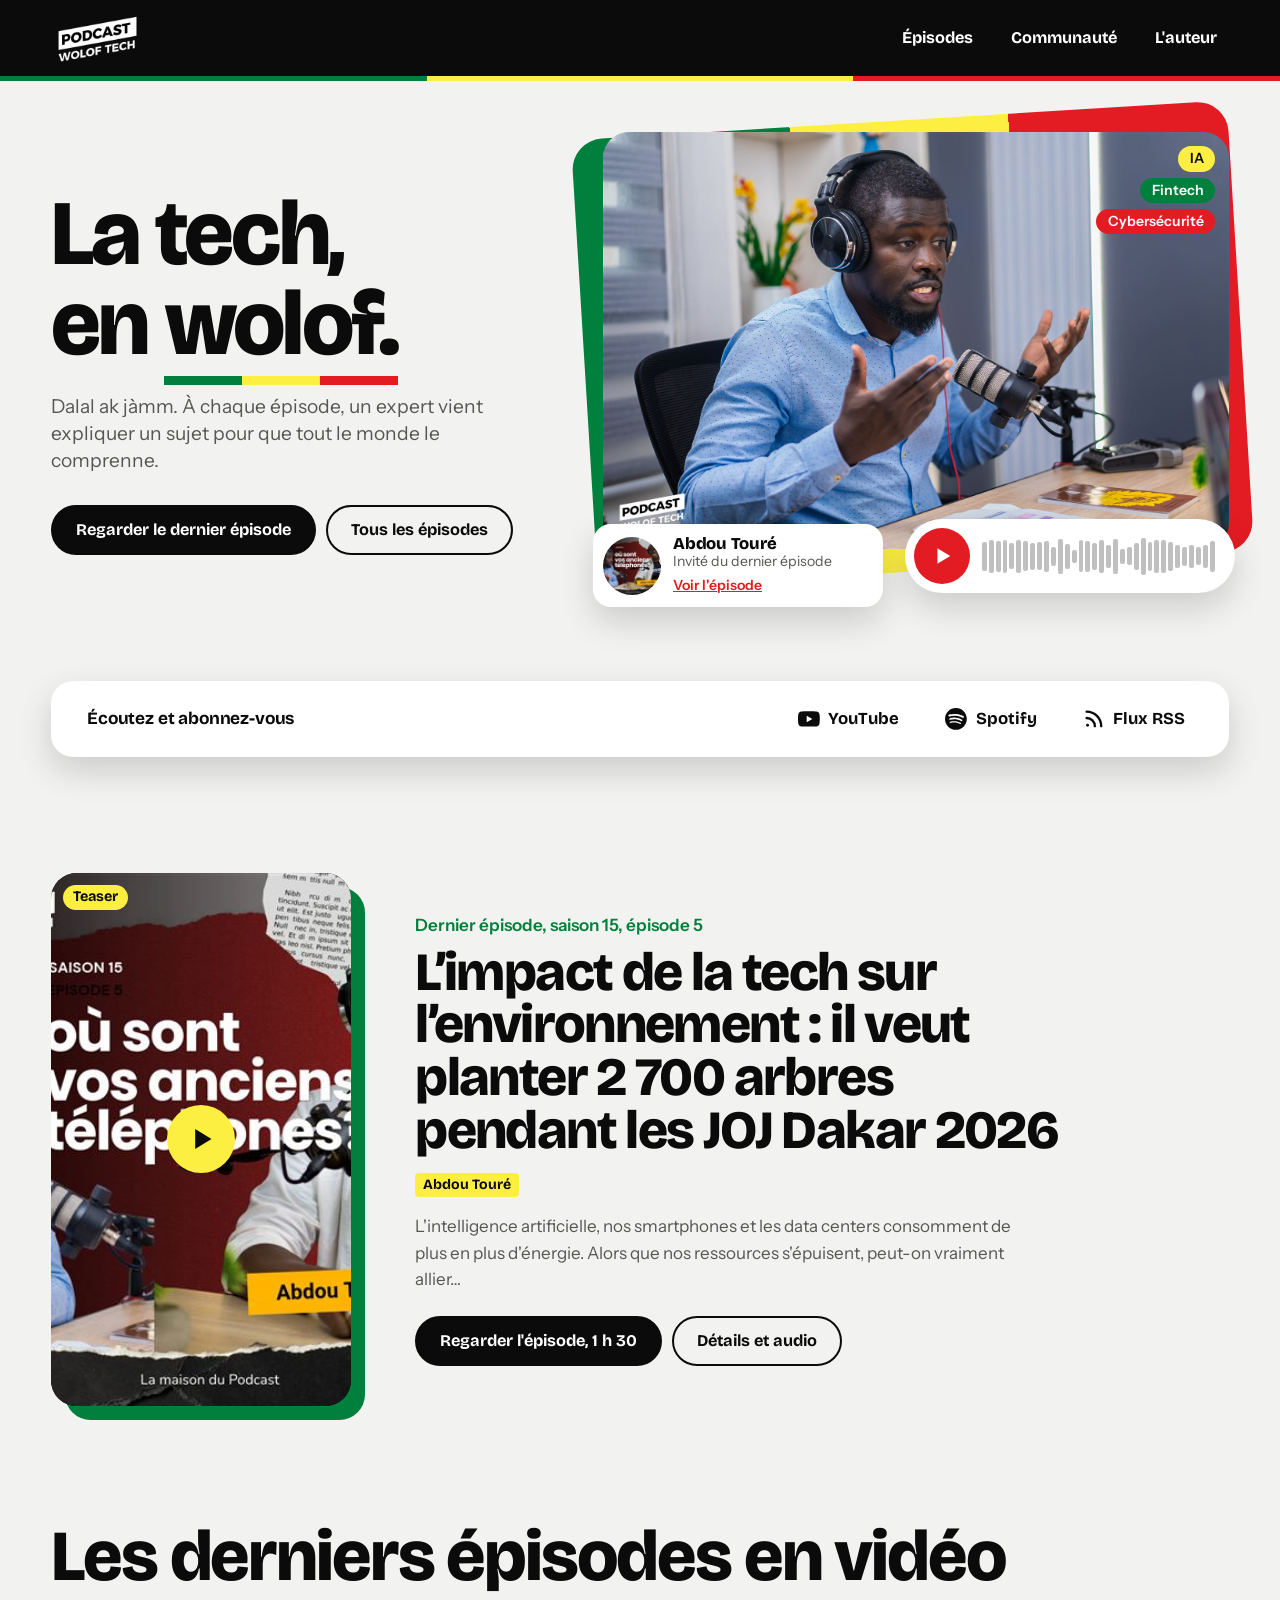
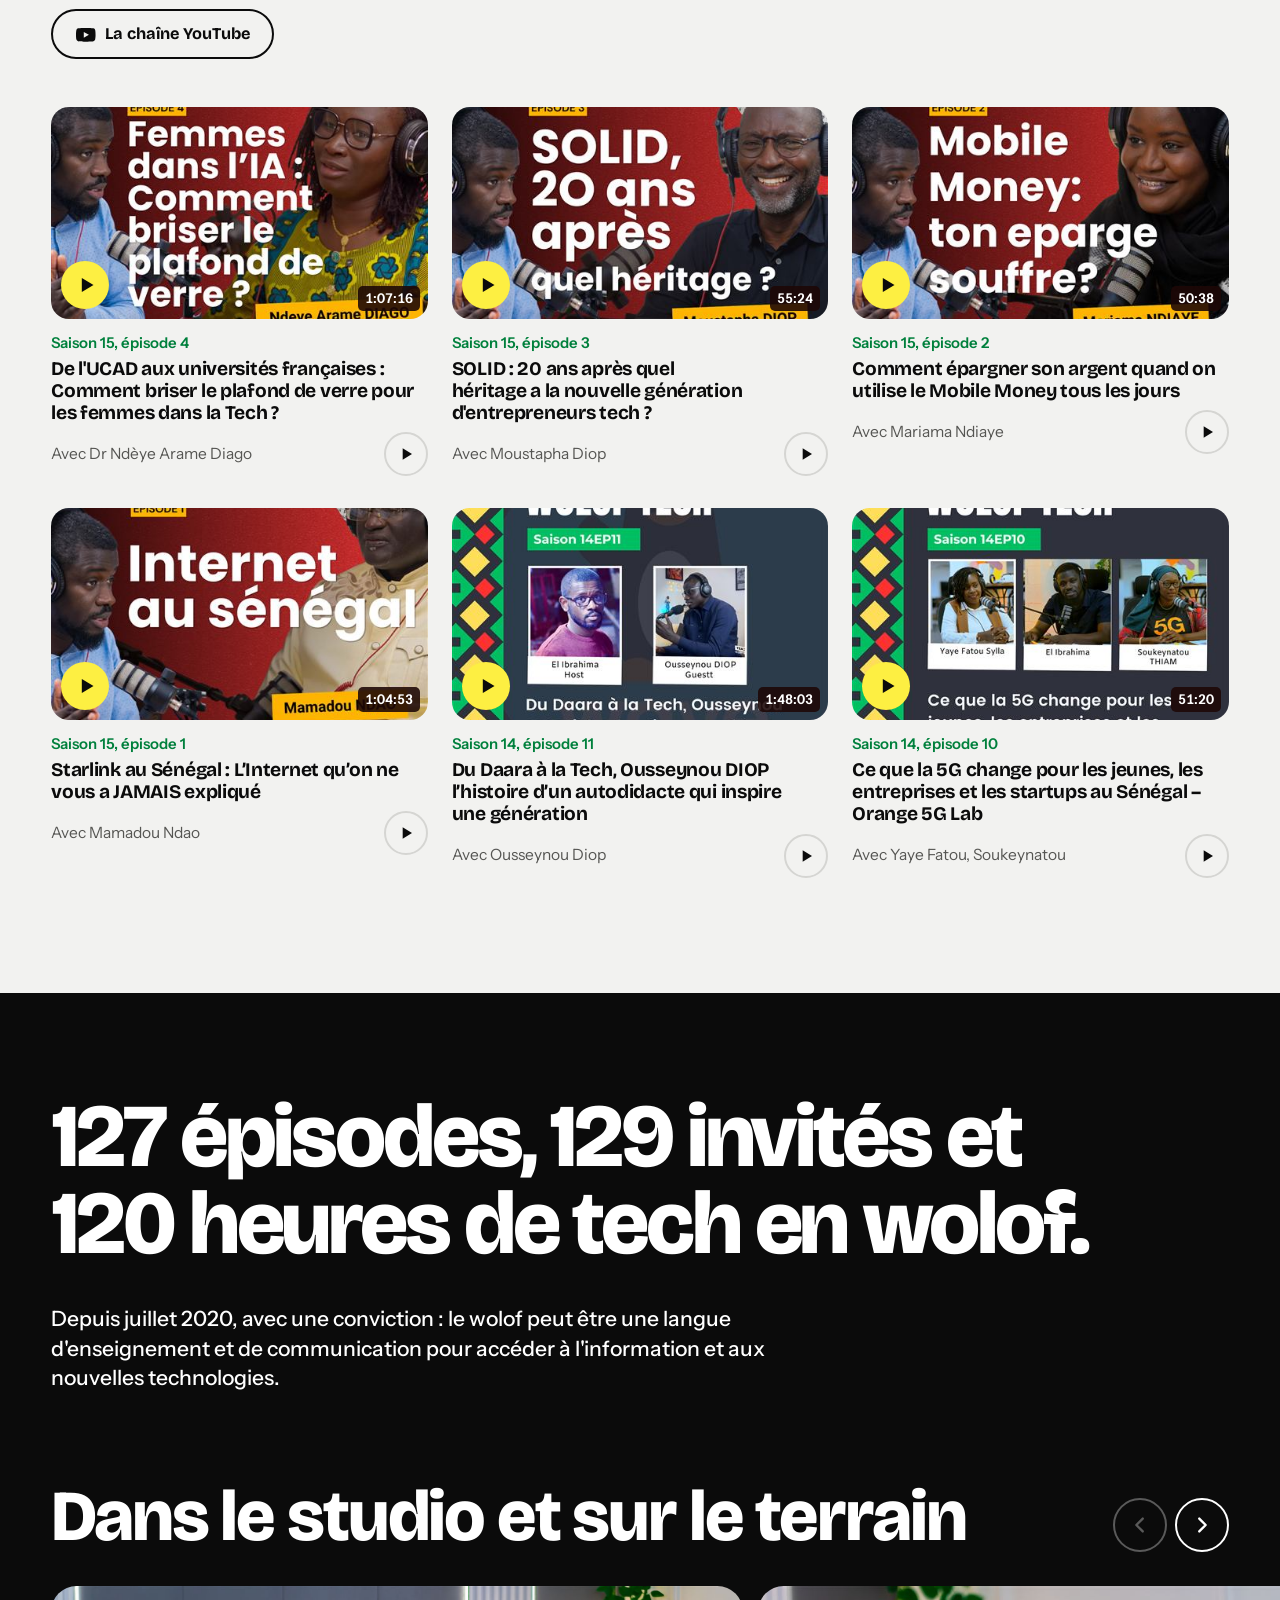
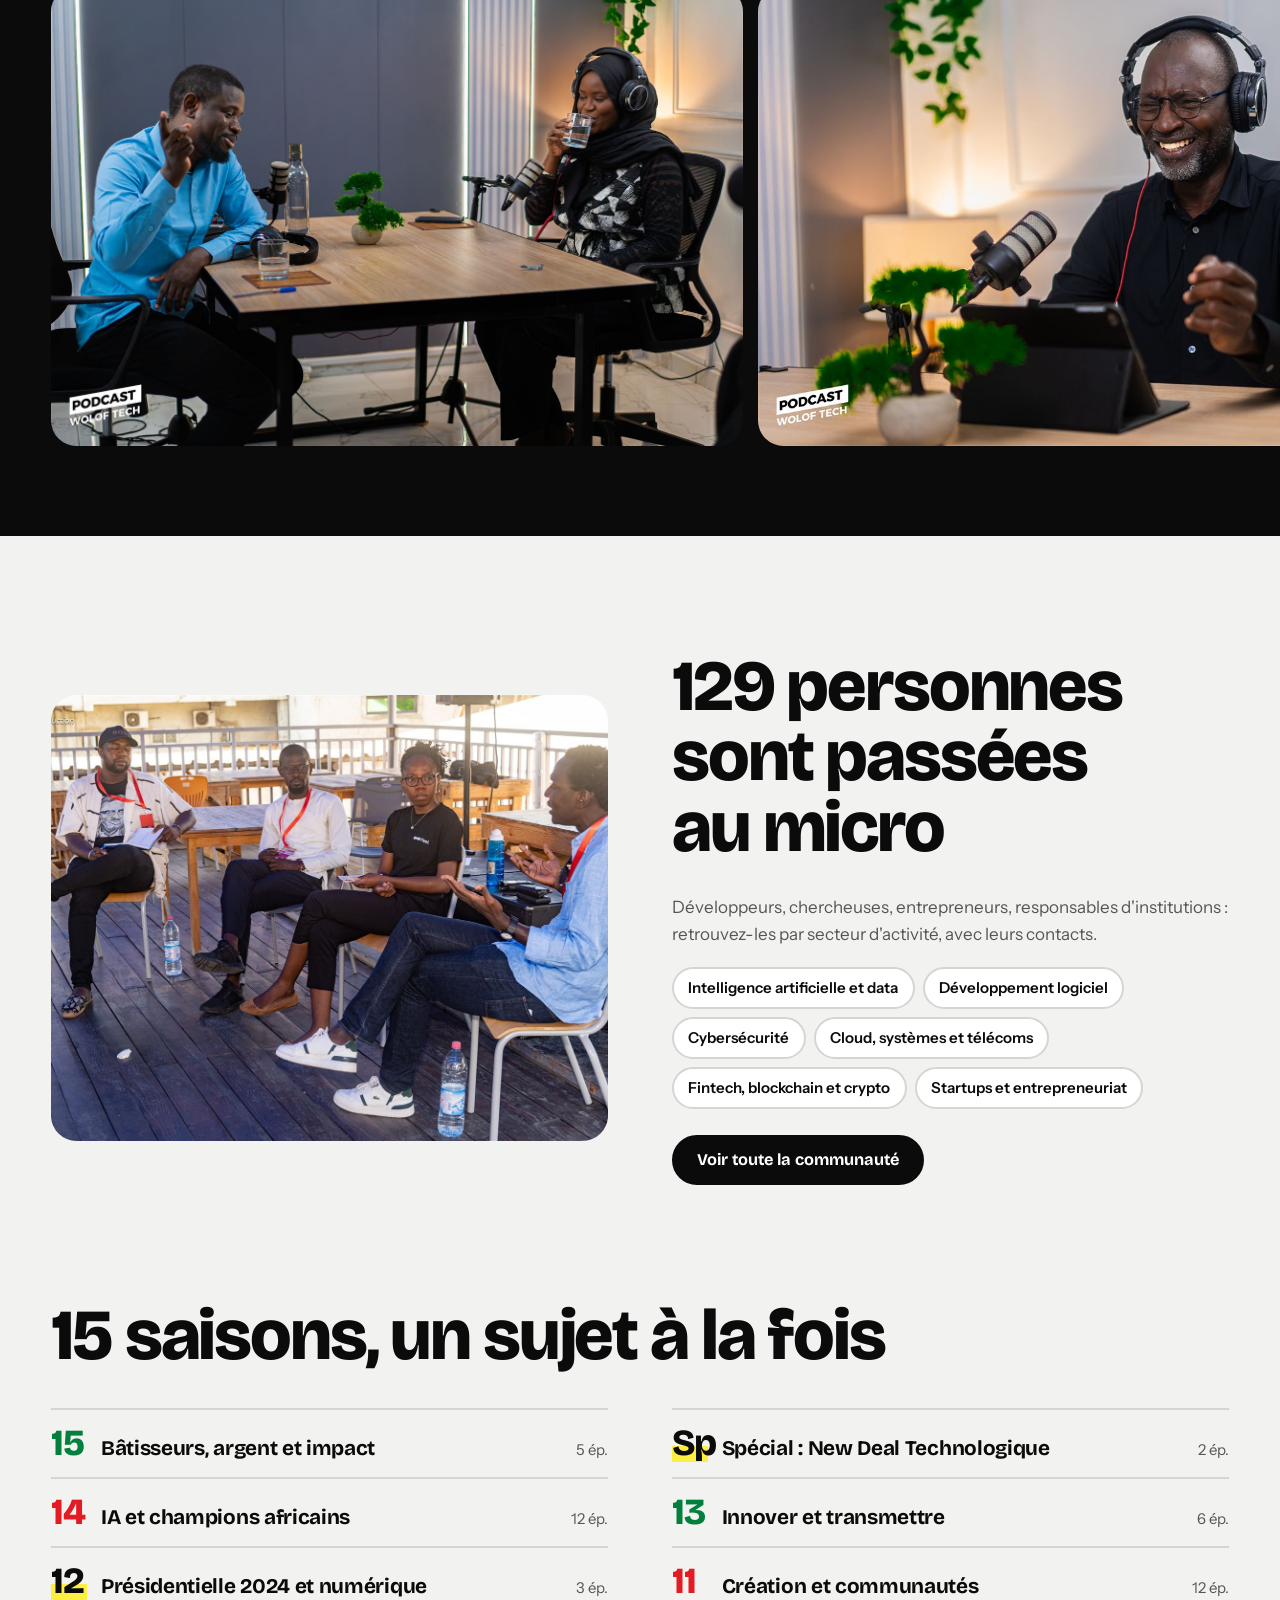
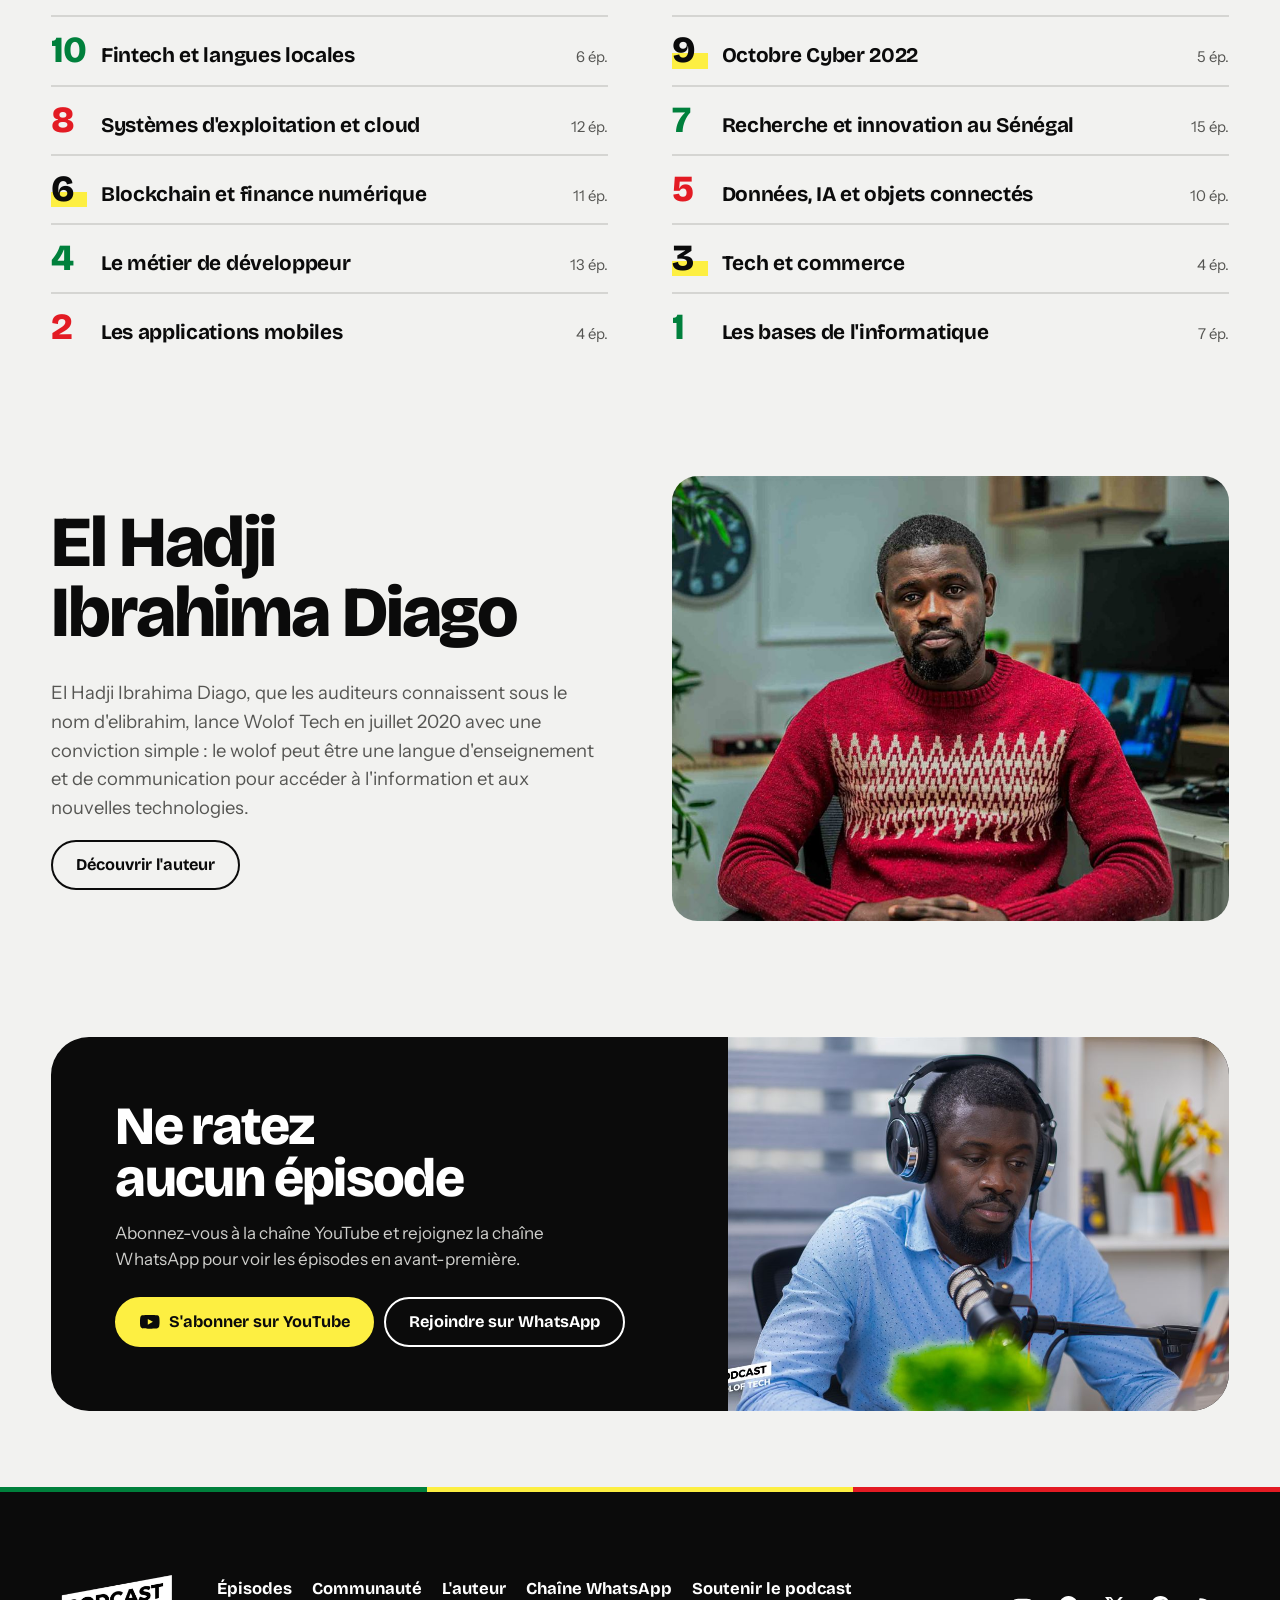
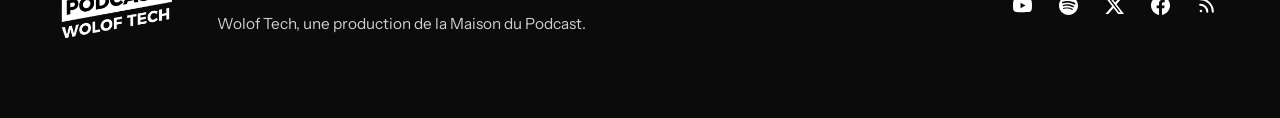
==== index.html @ 33818857 "Premiere version du site Wolof Tech" ====
<!doctype html>
<html lang="fr">
<head>
<meta charset="utf-8">
<meta name="viewport" content="width=device-width, initial-scale=1">
<title>Wolof Tech | La tech, expliquée en wolof</title>
<meta name="description" content="Wolof Tech, le podcast qui explique l'informatique et les nouvelles technologies en langue wolof, avec des experts invités.">
<meta name="theme-color" content="#0b0b0b">
<link rel="icon" type="image/png" href="assets/favicon.png">
<link rel="alternate" type="application/rss+xml" title="Wolof Tech" href="https://anchor.fm/s/2d912044/podcast/rss">
<link rel="preconnect" href="https://fonts.googleapis.com">
<link rel="preconnect" href="https://fonts.gstatic.com" crossorigin>
<link href="https://fonts.googleapis.com/css2?family=Bricolage+Grotesque:opsz,wght@12..96,500;12..96,700;12..96,800&family=Instrument+Sans:wght@400;500;600&display=swap" rel="stylesheet">
<link rel="stylesheet" href="assets/style.css">
</head>
<body data-page="accueil">
<div id="head"></div>
<main id="main"></main>
<div id="foot"></div>
<script src="data/episodes.js"></script>
<script src="data/saisons.js"></script>
<script src="data/invites.js"></script>
<script src="data/site.js"></script>
<script src="assets/app.js"></script>
</body>
</html>
---- assets/style.css ----
:root {
  --wine: #2a0b09;
  --wine-2: #3b1210;
  --wine-3: #5c2320;
  --red: #96180f;
  --saffron: #ffb400;
  --white: #fffdf9;
  --soft: #e3cdc6;
  --ink: #1d0706;
  --head: 'Bricolage Grotesque', 'Segoe UI', sans-serif;
  --text: 'Instrument Sans', 'Segoe UI', sans-serif;
  --gutter: clamp(16px, 4vw, 56px);
  --slant: clamp(24px, 5vw, 76px);
  --bar: 84px;
}

*, *::before, *::after { box-sizing: border-box; }
html { -webkit-text-size-adjust: 100%; scrollbar-color: var(--wine-3) var(--wine); }
body { margin: 0; background: var(--wine); color: var(--white); font: 400 1.0625rem/1.55 var(--text); overflow-x: hidden; }
body.has-player { padding-bottom: var(--bar); }
img { max-width: 100%; height: auto; display: block; }
a { color: inherit; }
button { font: inherit; color: inherit; cursor: pointer; }
p { margin: 0 0 1em; }
h1, h2, h3 { font-family: var(--head); margin: 0; font-weight: 800; letter-spacing: -0.03em; line-height: 0.98; text-wrap: balance; }
h1 { font-size: clamp(3rem, 10vw, 8.5rem); }
h2 { font-size: clamp(2.1rem, 5.6vw, 4.6rem); }
h3 { font-size: 1.2rem; font-weight: 700; letter-spacing: -0.015em; line-height: 1.15; text-wrap: pretty; }
:focus-visible { outline: 3px solid var(--saffron); outline-offset: 3px; }
.on-saffron :focus-visible { outline-color: var(--ink); }

.wrap { width: min(1320px, 100%); margin-inline: auto; padding-inline: var(--gutter); }
.block { padding-block: clamp(56px, 9vw, 120px); }
.soft { color: var(--soft); }
.visually-hidden { position: absolute; width: 1px; height: 1px; overflow: hidden; clip-path: inset(50%); white-space: nowrap; }
.skip { position: absolute; left: -999px; top: 0; background: var(--saffron); color: var(--ink); padding: 10px 16px; z-index: 60; }
.skip:focus { left: 8px; top: 8px; }
.tag { display: inline-block; padding: 0.2em 0.55em; border-radius: 4px; background: var(--saffron); color: var(--ink); font: 700 0.88rem/1.3 var(--head); text-decoration: none; }
a.tag:hover { background: var(--white); }
.tags { display: flex; flex-wrap: wrap; gap: 6px; }

.btn { display: inline-flex; align-items: center; justify-content: center; gap: 0.55em; min-height: 50px; padding: 0.5em 1.4em; border: 2px solid currentColor; border-radius: 999px; background: none; color: inherit; font: 700 1.02rem/1.1 var(--head); text-decoration: none; transition: background-color .18s, color .18s, border-color .18s; }
.btn:hover { background: var(--white); border-color: var(--white); color: var(--ink); }
.btn svg { width: 1.2em; height: 1.2em; flex: none; }
.btn-main { background: var(--saffron); border-color: var(--saffron); color: var(--ink); }
.btn-dark { background: var(--ink); border-color: var(--ink); color: var(--white); }
.btn-dark:hover { background: var(--red); border-color: var(--red); color: var(--white); }
.btn-row { display: flex; flex-wrap: wrap; gap: 10px; }

/* En-tête */
#head { display: contents; }
.site-head { position: sticky; top: 0; z-index: 30; background: var(--wine); }
.site-head .wrap { display: flex; align-items: center; justify-content: space-between; gap: 12px; min-height: 76px; }
.brand { flex: none; width: 92px; margin-block: -8px; }
.nav { display: flex; align-items: center; gap: clamp(2px, 1.5vw, 14px); }
.nav a { padding: 10px 12px; border-radius: 999px; font: 700 1.02rem/1 var(--head); text-decoration: none; transition: background-color .18s, color .18s; }
.nav a:hover { background: var(--white); color: var(--ink); }
.nav a[aria-current='page'] { background: var(--saffron); color: var(--ink); }

/* Accueil : texte à gauche, studio entier sur une plaque inclinée comme le bandeau du logo */
.hero { padding-block: clamp(26px, 4vw, 54px) clamp(96px, 10vw, 130px); overflow-x: clip; }
.hero .wrap { display: grid; grid-template-columns: minmax(0, 0.8fr) minmax(0, 1fr); gap: clamp(28px, 4vw, 64px); align-items: center; }
.hero h1 { font-size: clamp(3rem, 7.2vw, 6.6rem); }
.hero h1 em { font-style: normal; color: var(--saffron); }
.hero .lead { max-width: 30em; margin: clamp(14px, 1.8vw, 24px) 0 clamp(20px, 2.4vw, 30px); font-size: clamp(1.05rem, 1.5vw, 1.25rem); line-height: 1.42; color: var(--soft); }
.stage { position: relative; margin-bottom: 62px; }
.stage::before { content: ''; position: absolute; inset: -3% -2% -5% -3%; background: var(--saffron); border-radius: clamp(18px, 2.4vw, 34px); transform: rotate(-3.5deg); }
.stage > img { position: relative; width: 100%; aspect-ratio: 3 / 2; border-radius: clamp(16px, 2vw, 28px); }
.stage .topics { position: absolute; top: 14px; right: 14px; display: flex; flex-direction: column; align-items: flex-end; gap: 6px; }
.stage .topics span { padding: 0.3em 0.8em; border-radius: 999px; background: var(--ink); font: 600 0.88rem/1.2 var(--text); }
.stage .topics span:first-child { background: var(--saffron); color: var(--ink); }
.pill { position: absolute; right: -6px; bottom: -44px; display: flex; align-items: center; gap: 12px; width: min(330px, 62%); padding: 9px 20px 9px 9px; border-radius: 999px; background: var(--white); color: var(--ink); box-shadow: 0 14px 34px rgba(0, 0, 0, 0.35); }
.pill .play-big { width: 56px; height: 56px; background: var(--red); color: var(--white); }
.pill .play-big:hover { background: var(--ink); }
.pill .play-big svg { width: 22px; height: 22px; }
.pill .wave { flex: 1; min-width: 0; height: 40px; }
.pill .wave .bars { color: rgba(29, 7, 6, 0.28); }
.pill .wave .bars.on { color: var(--red); }
.guest-card { position: absolute; left: -10px; bottom: -58px; display: flex; align-items: center; gap: 12px; width: min(290px, 56%); padding: 10px 16px 10px 10px; border-radius: 18px; background: var(--white); color: var(--ink); box-shadow: 0 14px 34px rgba(0, 0, 0, 0.35); text-decoration: none; }
.guest-card img { flex: none; width: 58px; height: 58px; border-radius: 50%; object-fit: cover; }
.guest-card b { display: block; font: 800 1.04rem/1.15 var(--head); letter-spacing: -0.015em; }
.guest-card span { display: block; font-size: 0.88rem; line-height: 1.25; color: #5a3b36; }
.guest-card u { color: var(--red); font-size: 0.88rem; font-weight: 600; }

/* Barre des plateformes */
.platforms { position: relative; z-index: 2; margin-top: -58px; display: flex; flex-wrap: wrap; align-items: center; justify-content: space-between; gap: 10px 28px; padding: 16px clamp(18px, 3vw, 36px); border-radius: 22px; background: var(--white); color: var(--ink); box-shadow: 0 18px 40px rgba(0, 0, 0, 0.3); }
.platforms p { margin: 0; font: 700 1.08rem/1.2 var(--head); letter-spacing: -0.01em; }
.platforms div { display: flex; flex-wrap: wrap; gap: 4px clamp(10px, 2.4vw, 30px); }
.platforms a { display: inline-flex; align-items: center; gap: 0.5em; min-height: 44px; padding-inline: 8px; border-radius: 10px; font: 700 1.05rem/1 var(--head); text-decoration: none; transition: color .15s; }
.platforms a:hover { color: var(--red); }
.platforms svg { width: 1.3em; height: 1.3em; }

/* Dernier épisode : teaser vertical et détails */
.latest { display: grid; grid-template-columns: minmax(200px, 300px) minmax(0, 1fr); gap: clamp(24px, 5vw, 70px); align-items: center; }
.latest.wide { grid-template-columns: minmax(0, 1.1fr) minmax(0, 1fr); }
.latest h2 { font-size: clamp(1.9rem, 4.2vw, 3.5rem); margin-top: 8px; }
.latest .kicker { color: var(--saffron); font-weight: 600; }
.latest p.sum { max-width: 36em; margin: 16px 0 0; color: var(--soft); }
.latest .tags { margin-top: 16px; }
.latest .btn-row { margin-top: 24px; }
.latest .wave { margin-top: 22px; max-width: 620px; }
.teaser { position: relative; overflow: hidden; border-radius: clamp(16px, 2vw, 26px); background: #000; aspect-ratio: 9 / 16; box-shadow: 14px 14px 0 var(--red); }
.latest.wide .teaser { aspect-ratio: 16 / 9; }
.teaser iframe, .teaser > button { position: absolute; inset: 0; width: 100%; height: 100%; border: 0; padding: 0; background: none; }
.teaser img { width: 100%; height: 100%; object-fit: cover; transition: transform .35s; }
.teaser > button:hover img { transform: scale(1.04); }
.teaser .play-big { position: absolute; left: 50%; top: 50%; margin: -34px 0 0 -34px; }
.teaser .badge { position: absolute; left: 12px; top: 12px; padding: 0.25em 0.7em; border-radius: 999px; background: var(--saffron); color: var(--ink); font: 700 0.9rem/1.3 var(--head); }

/* Cartes vidéo, avec la miniature YouTube */
.thumb { position: relative; display: block; width: 100%; aspect-ratio: 16 / 9; padding: 0; border: 0; overflow: hidden; border-radius: clamp(12px, 1.4vw, 18px); background: var(--wine-2); }
.thumb img { width: 100%; height: 100%; object-fit: cover; transition: transform .3s; }
.thumb:hover img { transform: scale(1.05); }
/* Le bouton reste dans un coin pour ne pas cacher le titre incrusté dans la miniature */
.thumb .go { position: absolute; left: 10px; bottom: 10px; display: grid; place-items: center; width: 48px; height: 48px; border-radius: 50%; background: var(--saffron); color: var(--ink); transition: transform .18s; }
.thumb:hover .go { transform: scale(1.1); }
.thumb .go svg { width: 20px; height: 20px; fill: currentColor; margin-left: 2px; }
.thumb .dur { position: absolute; right: 8px; bottom: 8px; padding: 2px 7px; border-radius: 5px; background: rgba(29, 7, 6, 0.88); color: var(--white); font-size: 0.84rem; font-weight: 600; font-variant-numeric: tabular-nums; }
.vid-grid { display: grid; grid-template-columns: repeat(auto-fill, minmax(min(100%, 340px), 1fr)); gap: 32px clamp(14px, 2vw, 24px); }
.vid-card { display: flex; flex-direction: column; min-width: 0; }
.vid-card .where { margin-top: 13px; color: var(--saffron); font-size: 0.93rem; font-weight: 600; }
.vid-card h3 { margin-top: 3px; }
.vid-card h3 a { text-decoration: none; }
.vid-card h3 a:hover { text-decoration: underline; }
.vid-card .foot { display: flex; align-items: center; justify-content: space-between; gap: 10px; margin-top: 8px; color: var(--soft); font-size: 0.97rem; }
.mini { flex: none; display: grid; place-items: center; width: 44px; height: 44px; border: 2px solid var(--wine-3); border-radius: 50%; background: none; color: var(--white); transition: background-color .15s, color .15s, border-color .15s; }
.mini:hover, .mini[data-state='true'] { background: var(--saffron); border-color: var(--saffron); color: var(--ink); }
.mini svg { width: 16px; height: 16px; fill: currentColor; }
.mini-label { display: inline-flex; align-items: center; gap: 8px; font-size: 0.93rem; }

/* Diaporama de photos */
.gallery-head { display: flex; flex-wrap: wrap; align-items: end; justify-content: space-between; gap: 16px; margin-bottom: clamp(20px, 3vw, 34px); }
.arrows { display: flex; gap: 8px; }
.arrow { display: grid; place-items: center; width: 54px; height: 54px; border: 2px solid currentColor; border-radius: 50%; background: none; color: inherit; transition: background-color .15s, color .15s, opacity .15s; }
.arrow:hover:not(:disabled) { background: var(--ink); color: var(--saffron); border-color: var(--ink); }
.arrow:disabled { opacity: 0.32; cursor: default; }
.arrow svg { width: 22px; height: 22px; }
.track { display: flex; gap: clamp(8px, 1.2vw, 16px); overflow-x: auto; scroll-snap-type: x mandatory; scroll-behavior: smooth; scrollbar-width: none; padding-inline: max(var(--gutter), calc((100vw - 1320px) / 2 + var(--gutter))); scroll-padding-inline: max(var(--gutter), calc((100vw - 1320px) / 2 + var(--gutter))); }
.track::-webkit-scrollbar { display: none; }
.track img { flex: none; height: clamp(260px, 36vw, 480px); width: auto; border-radius: clamp(14px, 2vw, 26px); scroll-snap-align: start; background: rgba(29, 7, 6, 0.12); }

/* Bandeau sombre pour s'abonner */
.join { display: grid; grid-template-columns: minmax(0, 1.15fr) minmax(0, 0.85fr); align-items: stretch; overflow: hidden; border-radius: clamp(20px, 3vw, 38px); background: var(--ink); }
.join .txt { padding: clamp(28px, 5vw, 66px); }
.join h2 { font-size: clamp(1.9rem, 4.2vw, 3.5rem); }
.join p { margin: 14px 0 24px; color: var(--soft); max-width: 30em; }
.join img { width: 100%; height: 100%; object-fit: cover; object-position: 50% 25%; min-height: 240px; }

/* Fenêtre vidéo */
.watch { width: min(1100px, 94vw); padding: 0; border: 0; border-radius: 16px; background: #000; color: var(--white); overflow: visible; }
.watch.tall { width: min(400px, 90vw); }
.watch::backdrop { background: rgba(29, 7, 6, 0.86); }
.watch .frame { aspect-ratio: 16 / 9; border-radius: 16px; overflow: hidden; }
.watch.tall .frame { aspect-ratio: 9 / 16; max-height: 84vh; margin-inline: auto; }
.watch iframe { display: block; width: 100%; height: 100%; border: 0; }
.watch .shut { position: absolute; right: 8px; top: -56px; display: grid; place-items: center; width: 48px; height: 48px; border: 0; border-radius: 50%; background: var(--saffron); color: var(--ink); }
.watch .shut svg { width: 20px; height: 20px; }

.now { display: grid; grid-template-columns: auto minmax(0, 1fr); gap: 10px 18px; align-items: center; }
.now .play-big { grid-row: span 2; }
.now a { font: 700 clamp(1.02rem, 1.8vw, 1.25rem)/1.2 var(--head); letter-spacing: -0.01em; text-decoration: none; text-wrap: pretty; }
.now a:hover { text-decoration: underline; }
.now small { display: block; margin-bottom: 3px; color: var(--saffron); font: 600 0.95rem/1.2 var(--text); }

.play-big { display: grid; place-items: center; width: 68px; height: 68px; flex: none; border: 0; border-radius: 50%; background: var(--saffron); color: var(--ink); transition: background-color .18s, transform .18s; }
.play-big:hover { background: var(--white); transform: scale(1.06); }
.play-big svg { width: 28px; height: 28px; fill: currentColor; }

/* Onde sonore : elle sert de barre de lecture */
.wave { position: relative; height: 54px; width: 100%; }
.wave .bars { position: absolute; inset: 0; display: flex; align-items: center; gap: 2px; color: rgba(255, 253, 249, 0.36); }
.wave .bars.on { color: var(--saffron); clip-path: inset(0 100% 0 0); }
.wave i { flex: 1 1 0; min-width: 1px; border-radius: 2px; background: currentColor; height: var(--h); }
.wave input { position: absolute; inset: 0; width: 100%; height: 100%; margin: 0; opacity: 0; cursor: pointer; }
.wave:has(input:focus-visible) { outline: 3px solid var(--saffron); outline-offset: 3px; }
.wave.playing .bars i { animation: pulse 1.1s ease-in-out infinite alternate; animation-delay: calc(var(--i) * -70ms); }
@keyframes pulse { to { transform: scaleY(0.72); } }

/* Bloc safran */
.on-saffron { background: var(--saffron); color: var(--ink); }
.facts { padding-block: clamp(56px, 8vw, 100px) clamp(30px, 4vw, 50px); }
.facts .count { max-width: 15em; font: 800 clamp(2.3rem, 7vw, 6rem)/0.98 var(--head); letter-spacing: -0.035em; text-wrap: balance; margin: 0; }
.facts .why { max-width: 38em; margin: clamp(22px, 3vw, 36px) 0 0; font-size: clamp(1.1rem, 1.8vw, 1.32rem); line-height: 1.4; font-weight: 500; }

/* Grille de photos du studio */
.mosaic { display: grid; grid-template-columns: repeat(12, minmax(0, 1fr)); gap: clamp(8px, 1.2vw, 16px); }
.mosaic img { width: 100%; height: 100%; object-fit: cover; border-radius: clamp(14px, 2vw, 28px); background: var(--wine-2); }
.mosaic .a { grid-column: span 7; aspect-ratio: 3 / 2; }
.mosaic .b { grid-column: span 5; aspect-ratio: 5 / 4.28; }
.mosaic .c { grid-column: span 4; aspect-ratio: 1; }
.mosaic .d { grid-column: span 8; aspect-ratio: 2 / 1; }
.pull-up { margin-top: calc(-1 * clamp(40px, 7vw, 90px)); position: relative; }

.head-row { display: flex; flex-wrap: wrap; align-items: end; justify-content: space-between; gap: 18px; margin-bottom: clamp(26px, 4vw, 48px); }

/* Cartes d'épisodes */
.ep-grid { display: grid; grid-template-columns: repeat(auto-fill, minmax(min(100%, 270px), 1fr)); gap: 34px clamp(14px, 2vw, 24px); }
.ep-card { position: relative; display: flex; flex-direction: column; min-width: 0; }
.ep-card .cover { position: relative; overflow: hidden; border-radius: clamp(12px, 1.6vw, 22px); background: var(--wine-2); }
.ep-card .cover img { width: 100%; aspect-ratio: 1; object-fit: cover; transition: transform .35s; }
.ep-card:hover .cover img { transform: scale(1.04); }
.ep-card .play-big { position: absolute; right: 12px; bottom: 12px; z-index: 2; width: 54px; height: 54px; }
.ep-card .play-big svg { width: 22px; height: 22px; }
.ep-card .where { margin-top: 13px; color: var(--saffron); font-size: 0.93rem; font-weight: 600; }
.ep-card h3 { margin-top: 3px; }
.ep-card h3 a { text-decoration: none; }
.ep-card h3 a::after { content: ''; position: absolute; inset: 0; }
.ep-card h3 a:hover { text-decoration: underline; }
.ep-card .who { margin: 7px 0 0; color: var(--soft); font-size: 0.97rem; }

/* Index des saisons */
.index { display: grid; grid-template-columns: repeat(2, minmax(0, 1fr)); column-gap: clamp(24px, 5vw, 72px); list-style: none; margin: 0; padding: 0; }
.index a { display: grid; grid-template-columns: 2.1em minmax(0, 1fr) auto; gap: 14px; align-items: baseline; padding-block: 15px; border-top: 2px solid var(--wine-3); text-decoration: none; transition: color .15s, padding-left .15s; }
.index a:hover { color: var(--saffron); padding-left: 8px; }
.index b { font: 800 clamp(1.5rem, 3vw, 2.3rem)/1 var(--head); color: var(--saffron); letter-spacing: -0.03em; }
.index .t { font: 700 clamp(1.05rem, 1.7vw, 1.3rem)/1.15 var(--head); letter-spacing: -0.015em; }
.index .n { color: var(--soft); font-size: 0.93rem; white-space: nowrap; }

/* Deux colonnes photo et texte */
.duo { display: grid; grid-template-columns: repeat(2, minmax(0, 1fr)); gap: clamp(26px, 5vw, 76px); align-items: center; }
.duo .photo { width: 100%; aspect-ratio: 5 / 4; object-fit: cover; border-radius: clamp(14px, 2vw, 28px); background: var(--wine-2); }
.duo h2 { margin-bottom: 0.45em; }
.chips { display: flex; flex-wrap: wrap; gap: 8px; }
.chip { display: inline-flex; align-items: center; gap: 0.45em; min-height: 42px; padding: 0.3em 0.95em; border: 2px solid var(--wine-3); border-radius: 999px; background: none; color: var(--white); font: 600 0.94rem/1.15 var(--text); text-decoration: none; transition: background-color .15s, border-color .15s, color .15s; }
.chip:hover { border-color: var(--saffron); }
.chip[aria-pressed='true'] { background: var(--saffron); border-color: var(--saffron); color: var(--ink); }
.chip small { font-size: 0.85em; opacity: 0.78; }
.duo .chips { margin-block: 20px 26px; }

/* Bloc blanc, comme le bandeau du logo */
.listen { background: var(--white); color: var(--ink); }
.listen .wrap { display: flex; flex-wrap: wrap; align-items: center; justify-content: space-between; gap: 22px; padding-block: clamp(38px, 6vw, 72px); }
.listen .btn:hover { background: var(--ink); border-color: var(--ink); color: var(--white); }

/* Pages intérieures */
.page-hero { position: relative; isolation: isolate; background: var(--red); clip-path: polygon(0 0, 100% 0, 100% calc(100% - var(--slant)), 0 100%); }
.page-hero .wrap { padding-block: clamp(36px, 6vw, 80px) calc(var(--slant) + clamp(30px, 5vw, 60px)); }
.page-hero h1 { font-size: clamp(2.6rem, 8vw, 6.6rem); max-width: 11em; }
.page-hero .lead { max-width: 34em; margin: 1.1rem 0 0; font-size: clamp(1.08rem, 1.7vw, 1.28rem); line-height: 1.4; }
.page-hero.with-photo > img { position: absolute; inset: 0; width: 100%; height: 100%; object-fit: cover; z-index: -2; }
.page-hero.with-photo::before { content: ''; position: absolute; inset: 0; z-index: -1; background: linear-gradient(90deg, rgba(42, 11, 9, 0.94) 0%, rgba(42, 11, 9, 0.74) 52%, rgba(42, 11, 9, 0.22) 100%); }
.tools { position: sticky; top: 76px; z-index: 20; background: var(--wine); padding-block: 12px; }
.tools .line { display: flex; flex-wrap: wrap; gap: 10px; }
.search, .jump { min-height: 50px; border: 2px solid var(--wine-3); border-radius: 999px; background: var(--wine-2); color: var(--white); font: 500 1rem var(--text); }
.search { flex: 1 1 260px; width: 100%; padding: 0 20px; }
.search::placeholder { color: var(--soft); }
.jump { padding: 0 16px; }
.search:focus, .jump:focus { border-color: var(--saffron); outline: none; }
.scroll-chips { flex-wrap: nowrap; overflow-x: auto; margin-top: 10px; padding-bottom: 4px; scrollbar-width: thin; scrollbar-color: var(--wine-3) transparent; }
.scroll-chips .chip { flex: none; }

/* Saisons */
.season { border-top: 2px solid var(--wine-3); scroll-margin-top: 160px; }
.season > summary { display: grid; grid-template-columns: clamp(3.6rem, 9.4vw, 7.2rem) minmax(0, 1fr) auto; gap: 8px clamp(14px, 3vw, 34px); align-items: start; padding-block: clamp(20px, 3vw, 34px); list-style: none; cursor: pointer; }
.season > summary::-webkit-details-marker { display: none; }
.season .num { font: 800 clamp(2.6rem, 7vw, 5.4rem)/0.85 var(--head); letter-spacing: -0.04em; color: var(--saffron); }
.season h2 { font-size: clamp(1.45rem, 3.4vw, 2.6rem); }
.season .count { margin: 0 0 6px; color: var(--soft); font-size: 0.95rem; font-weight: 500; }
.season .desc { max-width: 44em; margin: 10px 0 0; color: var(--soft); }
.season .caret { width: 30px; height: 30px; margin-top: 4px; transition: transform .2s; }
.season[open] .caret { transform: rotate(180deg); }
.sponsors { display: flex; flex-wrap: wrap; align-items: center; gap: 8px; margin: 14px 0 0; font-weight: 600; }
.ep-list { list-style: none; margin: 0 0 34px; padding: 0; }
.ep-row { display: grid; grid-template-columns: clamp(170px, 20vw, 250px) minmax(0, 1fr) auto; gap: clamp(12px, 2vw, 24px); align-items: center; padding: 11px 12px; border-radius: 16px; transition: background-color .15s; }
.ep-row:hover { background: var(--wine-2); }
.ep-row .where { color: var(--saffron); font-size: 0.9rem; font-weight: 600; }
.ep-row h3 { margin-block: 2px 7px; font-size: clamp(1.08rem, 1.5vw, 1.25rem); }
.ep-row h3 a { text-decoration: none; }
.ep-row h3 a:hover { text-decoration: underline; }
.ep-row .side-info { display: flex; align-items: center; gap: 14px; color: var(--soft); font-size: 0.93rem; white-space: nowrap; }
.empty { padding: 44px 0; color: var(--soft); }

/* Page d'un épisode : la vidéo d'abord, l'audio juste en dessous */
.ep-title { padding-block: clamp(22px, 3vw, 40px) clamp(18px, 2.4vw, 28px); }
.ep-title .where { display: inline-block; margin-bottom: 10px; color: var(--saffron); font-weight: 600; text-underline-offset: 3px; }
.ep-title h1 { max-width: 19em; font-size: clamp(1.95rem, 4.4vw, 3.8rem); line-height: 1.02; }
.ep-title .tags { margin-top: 14px; }
.ep-video { position: relative; }
.ep-video .video { border-radius: clamp(14px, 2vw, 28px); box-shadow: 0 24px 60px rgba(0, 0, 0, 0.4); }
.audio-strip { display: grid; grid-template-columns: auto minmax(0, 1fr); gap: 8px 18px; align-items: center; margin-top: clamp(16px, 2vw, 24px); padding: clamp(14px, 2vw, 22px); border-radius: clamp(14px, 2vw, 24px); background: var(--wine-2); }
.audio-strip > p { grid-column: 1 / -1; display: flex; flex-wrap: wrap; justify-content: space-between; gap: 4px 18px; margin: 0; font: 700 1.05rem/1.2 var(--head); }
.audio-strip .ep-links { margin: 0; font: 500 0.95rem/1.3 var(--text); }
.main-player { display: contents; }
.main-player .wave .bars { color: rgba(255, 253, 249, 0.42); }
.audio-strip .wave { min-width: 0; }
.audio-strip .wave .bars.on { color: var(--saffron); }
.main-player .time { grid-column: 2; font-size: 0.95rem; font-variant-numeric: tabular-nums; font-weight: 600; }
.ep-links { display: flex; flex-wrap: wrap; gap: 8px 18px; margin-top: 12px; }
.ep-links a { font-weight: 600; text-underline-offset: 3px; }
.ep-layout { display: grid; grid-template-columns: minmax(0, 1.7fr) minmax(0, 1fr); gap: clamp(30px, 5vw, 72px); align-items: start; }
.video { position: relative; aspect-ratio: 16 / 9; overflow: hidden; border-radius: clamp(12px, 1.6vw, 22px); background: #000; }
.video iframe, .video > button { position: absolute; inset: 0; width: 100%; height: 100%; border: 0; }
.video > button { padding: 0; background: none; }
.video img { width: 100%; height: 100%; object-fit: cover; transition: transform .35s; }
.video > button:hover img { transform: scale(1.03); }
.video .play-big { position: absolute; left: clamp(12px, 2vw, 26px); bottom: clamp(12px, 2vw, 26px); width: clamp(58px, 7vw, 88px); height: clamp(58px, 7vw, 88px); }
.ep-text { margin-top: 40px; max-width: 42em; }
.ep-text h2, .side h2 { font-size: 1.55rem; line-height: 1.1; margin-bottom: 14px; }
.ep-text p { margin-bottom: 0.75em; overflow-wrap: anywhere; }
.ep-text a { color: var(--saffron); }
.ep-text summary { padding-block: 8px; color: var(--saffron); font-weight: 600; cursor: pointer; }
.side > * + * { margin-top: 38px; }
.side h2 a { text-underline-offset: 4px; text-decoration-thickness: 2px; }
.next { display: block; padding: 15px 0; border-top: 2px solid var(--wine-3); text-decoration: none; font: 700 1.05rem/1.2 var(--head); letter-spacing: -0.01em; }
.next:hover { color: var(--saffron); }
.next small { display: block; margin-bottom: 3px; color: var(--soft); font: 500 0.9rem/1.2 var(--text); letter-spacing: 0; }

/* Communauté */
.people-sec { padding-top: clamp(38px, 5vw, 60px); scroll-margin-top: 170px; }
.people-sec h2 { display: flex; align-items: baseline; flex-wrap: wrap; gap: 0 0.35em; font-size: clamp(1.6rem, 3.8vw, 3rem); margin-bottom: 18px; }
.people-sec h2 span { color: var(--saffron); }
.people { display: grid; grid-template-columns: repeat(auto-fill, minmax(min(100%, 330px), 1fr)); column-gap: clamp(20px, 3vw, 44px); }
.person { display: grid; grid-template-columns: 52px minmax(0, 1fr); gap: 3px 14px; padding-block: 17px; border-top: 2px solid var(--wine-3); scroll-margin-top: 170px; }
.person:target { background: var(--wine-2); box-shadow: 0 0 0 10px var(--wine-2); border-radius: 2px; }
.avatar { grid-row: span 3; display: grid; place-items: center; width: 52px; height: 52px; border-radius: 50%; background: var(--wine-3); font: 800 1.06rem/1 var(--head); letter-spacing: -0.02em; }
.person .role { margin: 3px 0 0; color: var(--soft); font-size: 0.96rem; line-height: 1.3; }
.person .links { display: flex; flex-wrap: wrap; align-items: center; gap: 5px; margin-top: 9px; }
.social { display: grid; place-items: center; width: 44px; height: 44px; border-radius: 50%; color: var(--white); transition: background-color .15s, color .15s; }
.social:hover { background: var(--saffron); color: var(--ink); }
.social svg { width: 19px; height: 19px; }
.ep-pill { display: inline-flex; align-items: center; min-height: 32px; padding: 0 10px; border-radius: 999px; background: var(--wine-2); color: var(--saffron); font: 600 0.85rem/1 var(--text); text-decoration: none; white-space: nowrap; }
.ep-pill:hover { background: var(--saffron); color: var(--ink); }
.side .person { padding-block: 14px; }

/* Auteur */
.bio { font-size: clamp(1.1rem, 1.6vw, 1.25rem); line-height: 1.5; }
.bio-photo { width: 100%; aspect-ratio: 1; object-fit: cover; border-radius: clamp(14px, 2vw, 28px); }
.bio-socials { display: flex; gap: 6px; margin-block: 18px 26px; }

/* Lecteur fixe */
.player { position: fixed; inset: auto 0 0; z-index: 40; height: var(--bar); background: var(--ink); box-shadow: 0 -10px 34px rgba(0, 0, 0, 0.34); }
.player[hidden] { display: none; }
.player > .range { position: absolute; left: 0; right: 0; top: -8px; width: 100%; height: 16px; margin: 0; accent-color: var(--saffron); cursor: pointer; background: none; }
.player .wrap { display: flex; align-items: center; gap: 12px; height: 100%; }
.player img { flex: none; width: 54px; height: 54px; border-radius: 9px; object-fit: cover; }
.player .what { flex: 1; min-width: 0; }
.player .what a { display: block; overflow: hidden; white-space: nowrap; text-overflow: ellipsis; font: 700 1.02rem/1.25 var(--head); text-decoration: none; }
.player .what a:hover { text-decoration: underline; }
.player .sub { display: block; overflow: hidden; white-space: nowrap; text-overflow: ellipsis; color: var(--soft); font-size: 0.9rem; font-variant-numeric: tabular-nums; }
.player .ctl { flex: none; min-width: 44px; min-height: 44px; border: 0; border-radius: 999px; background: none; font: 600 0.92rem var(--text); transition: background-color .15s; }
.player .ctl:hover { background: var(--wine-3); }
.player .ctl svg { display: block; width: 20px; height: 20px; margin: auto; }
.player .play-big { width: 54px; height: 54px; }
.player .play-big svg { width: 22px; height: 22px; }

/* Pied de page */
.site-foot { background: var(--ink); }
.site-foot .wrap { display: grid; grid-template-columns: 130px minmax(0, 1fr) auto; gap: clamp(18px, 3vw, 36px); align-items: center; padding-block: clamp(30px, 4vw, 48px); }
.foot-links { display: flex; flex-wrap: wrap; gap: 4px 20px; margin: 0 0 8px; padding: 0; list-style: none; }
.foot-links a { display: inline-block; padding-block: 5px; font: 700 1.04rem/1.2 var(--head); text-decoration: none; }
.foot-links a:hover { color: var(--saffron); }
.site-foot p { margin: 0; color: var(--soft); font-size: 0.96rem; }
.site-foot .socials { display: flex; flex-wrap: wrap; gap: 2px; }

@media (max-width: 900px) {
  .duo, .ep-layout, .hero .wrap { grid-template-columns: minmax(0, 1fr); }
  .index { grid-template-columns: minmax(0, 1fr); }
  .site-foot .wrap { grid-template-columns: 96px minmax(0, 1fr); }
  .site-foot .socials { grid-column: 1 / -1; }
}
@media (max-width: 640px) {
  :root { --bar: 72px; }
  .brand { width: 74px; }
  .site-head .wrap { min-height: 64px; gap: 6px; }
  .nav { gap: 0; }
  .nav a { padding: 9px 9px; font-size: 0.93rem; }
  .wave i:nth-child(n + 56) { display: none; }
  .hero h1 { font-size: clamp(3rem, 17vw, 5.4rem); }
  .pill { right: 4px; bottom: -30px; width: 70%; }
  .pill .play-big { width: 48px; height: 48px; }
  .stage { margin-bottom: 40px; }
  .stage .topics { display: none; }
  .guest-card { display: none; }
  .latest, .latest.wide { grid-template-columns: minmax(0, 1fr); }
  .teaser { width: min(70%, 260px); box-shadow: 10px 10px 0 var(--red); }
  .latest.wide .teaser { width: 100%; }
  .platforms { margin-top: -74px; }
  .join { grid-template-columns: minmax(0, 1fr); }
  .join img { max-height: 280px; }
  .ep-row .thumb { width: 100%; }
  .ep-row { grid-template-columns: minmax(0, 1fr); gap: 10px; }
  .ep-row .side-info { justify-content: space-between; }
  .tools { position: static; }
  .mosaic .a, .mosaic .b, .mosaic .c, .mosaic .d { grid-column: span 12; aspect-ratio: 3 / 2; }
  .season > summary { grid-template-columns: minmax(0, 1fr) auto; }
  .season .num { grid-column: 1 / -1; }
  .ep-row { padding-inline: 0; }
  .main-player .time { display: none; }
  .player .skip15, .player .rate { display: none; }
  .player img { width: 44px; height: 44px; }
  .bio-photo { max-width: 240px; }
}
@media (prefers-reduced-motion: reduce) {
  * { transition: none !important; animation: none !important; }
}


/* ==========================================================================
   Version Sénégal : noir et blanc, fond blanc tirant vers le gris clair,
   avec le vert, le jaune et le rouge du drapeau en accents.
   ========================================================================== */
:root {
  --wine: #f2f2f0;
  --wine-2: #ffffff;
  --wine-3: #d5d5d2;
  --red: #e31b23;
  --saffron: #fdef42;
  --green: #00803c;
  --white: #ffffff;
  --soft: #565653;
  --ink: #0b0b0b;
  --flag: linear-gradient(90deg, var(--green) 0 33.33%, var(--saffron) 33.33% 66.66%, var(--red) 66.66%);
}
html { scrollbar-color: #9a9a97 var(--wine); }
body { color: var(--ink); }
:focus-visible { outline-color: var(--green); }
.on-saffron :focus-visible, .site-head :focus-visible, .site-foot :focus-visible, .player :focus-visible, .join :focus-visible, .page-hero :focus-visible { outline-color: var(--saffron); }

/* Zones noires : le texte passe en blanc */
.site-head, .site-foot, .player, .join, .page-hero, .on-saffron { --soft: #cfcfcc; background: var(--ink); color: var(--white); }
.page-hero.with-photo::before { background: linear-gradient(90deg, rgba(11, 11, 11, 0.94) 0%, rgba(11, 11, 11, 0.74) 52%, rgba(11, 11, 11, 0.2) 100%); }

/* Le drapeau, fil conducteur de toutes les pages */
.site-head { box-shadow: none; }
.site-head::after { content: ''; display: block; height: 5px; background: var(--flag); }
.site-foot::before { content: ''; display: block; height: 5px; background: var(--flag); }
.tools { top: 81px; }

/* Boutons */
.btn:hover { background: var(--ink); border-color: var(--ink); color: var(--white); }
.btn-main { background: var(--ink); border-color: var(--ink); color: var(--white); }
.btn-main:hover { background: var(--green); border-color: var(--green); color: var(--white); }
.join .btn:hover, .on-saffron .btn:hover { background: var(--white); border-color: var(--white); color: var(--ink); }
.join .btn-main { background: var(--saffron); border-color: var(--saffron); color: var(--ink); }
.play-big { background: var(--ink); color: var(--white); }
.play-big:hover { background: var(--green); color: var(--white); }
.player .play-big, .teaser .play-big, .video .play-big { background: var(--saffron); color: var(--ink); }
.player .play-big:hover, .teaser .play-big:hover, .video .play-big:hover { background: var(--white); color: var(--ink); }
.pill .play-big { background: var(--red); color: var(--white); }
a.tag:hover { background: var(--ink); color: var(--white); }

/* Haut de l'accueil : la plaque reprend les trois bandes du drapeau */
.hero h1 em { color: inherit; padding-bottom: 0.06em; background: var(--flag) 0 100% / 100% 0.1em no-repeat; }
.stage::before { background: var(--flag); }
.stage .topics span { color: var(--white); }
.stage .topics span:first-child { background: var(--saffron); }
.stage .topics span:nth-child(2) { background: var(--green); }
.stage .topics span:nth-child(3) { background: var(--red); }
.guest-card span { color: var(--soft); }
.guest-card, .pill, .platforms { box-shadow: 0 14px 34px rgba(0, 0, 0, 0.16); }
.platforms a:hover { color: var(--green); }

/* Onde sonore */
.wave .bars, .main-player .wave .bars { color: rgba(11, 11, 11, 0.26); }
.wave .bars.on, .audio-strip .wave .bars.on { color: var(--green); }
.pill .wave .bars { color: rgba(11, 11, 11, 0.26); }
.pill .wave .bars.on { color: var(--red); }
.wave:has(input:focus-visible) { outline-color: var(--green); }
.player > .range { accent-color: var(--saffron); }
.player .ctl:hover { background: #333; }

/* Textes d'accent lisibles sur fond clair */
.where, .ep-row .where, .vid-card .where, .ep-card .where, .latest .kicker, .ep-title .where, .now small { color: var(--green); }
.ep-text a, .ep-text summary { color: var(--green); }
.next:hover, .index a:hover, .foot-links a:hover { color: var(--green); }
.site-foot .foot-links a:hover { color: var(--saffron); }
.teaser { box-shadow: 14px 14px 0 var(--green); }
.teaser .badge { background: var(--saffron); }

/* Numéros et initiales en alternance vert, jaune, rouge */
.index li:nth-child(3n + 1) b { color: var(--green); }
.index li:nth-child(3n + 2) b { color: var(--ink); background: linear-gradient(transparent 58%, var(--saffron) 58%); }
.index li:nth-child(3n) b { color: var(--red); }
.season:nth-of-type(3n + 1) .num { color: var(--green); }
.season:nth-of-type(3n + 2) .num { color: var(--ink); background: linear-gradient(transparent 58%, var(--saffron) 58%); }
.season:nth-of-type(3n) .num { color: var(--red); }
.avatar { color: var(--white); background: var(--green); }
.person:nth-child(3n + 2) .avatar { background: var(--saffron); color: var(--ink); }
.person:nth-child(3n) .avatar { background: var(--red); }
.people-sec h2 span { color: var(--green); }
.ep-pill { background: var(--wine-2); color: var(--ink); border: 1px solid var(--wine-3); }
.ep-pill:hover { background: var(--ink); border-color: var(--ink); color: var(--white); }

/* Champs, pastilles et petits boutons */
.chip, .search, .jump { color: var(--ink); }
.chip { background: var(--wine-2); }
.chip:hover { border-color: var(--ink); }
.chip[aria-pressed='true'] { background: var(--ink); border-color: var(--ink); color: var(--white); }
.search:focus, .jump:focus { border-color: var(--ink); }
.mini { color: var(--ink); }
.mini:hover, .mini[data-state='true'] { background: var(--ink); border-color: var(--ink); color: var(--white); }
.social { color: var(--ink); }
.social:hover { background: var(--ink); color: var(--white); }
.site-foot .social, .join .social { color: var(--white); }
.site-foot .social:hover { background: var(--saffron); color: var(--ink); }
.ep-row:hover { background: var(--wine-2); }
.audio-strip { box-shadow: 0 8px 26px rgba(0, 0, 0, 0.07); }
.person:target { background: var(--wine-2); box-shadow: 0 0 0 10px var(--wine-2); }

/* Grand bloc noir du diaporama */
.arrow:hover:not(:disabled) { background: var(--saffron); border-color: var(--saffron); color: var(--ink); }
.track img { background: #222; }
.facts .count { color: var(--white); }
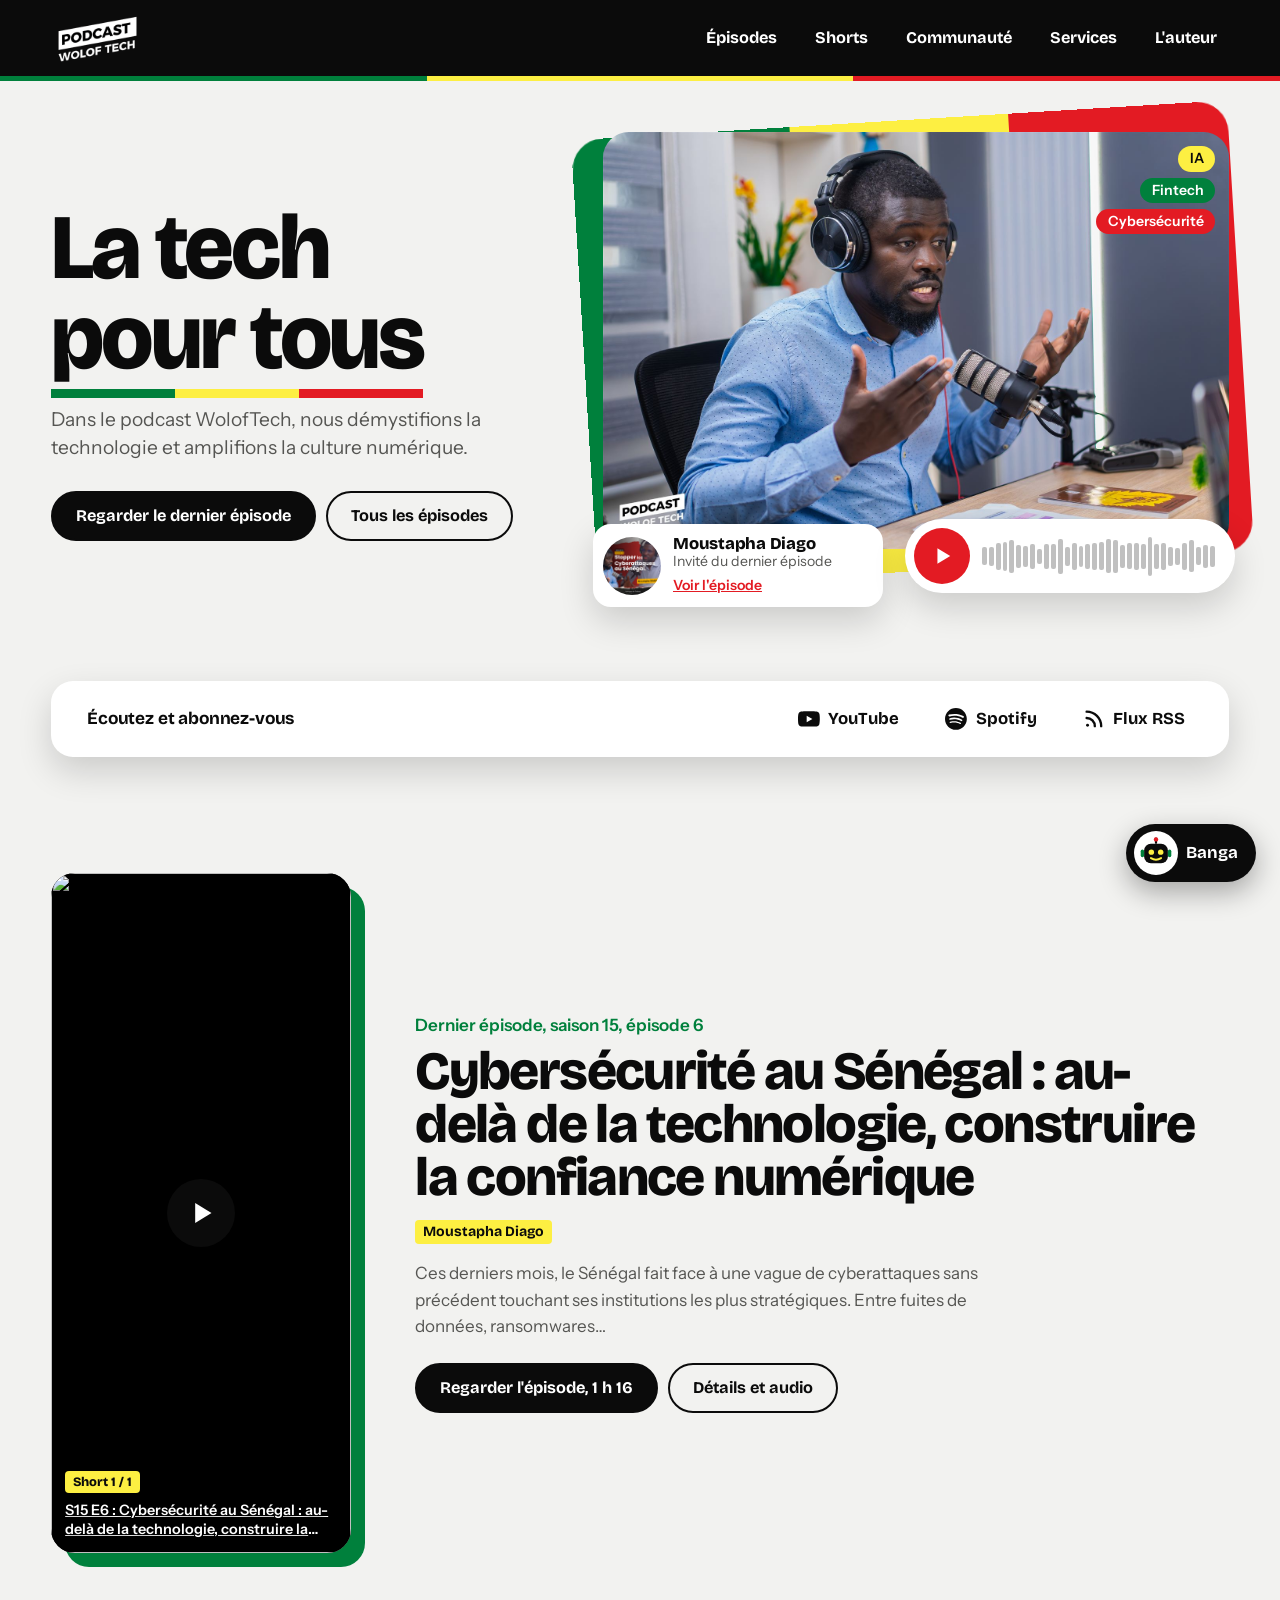
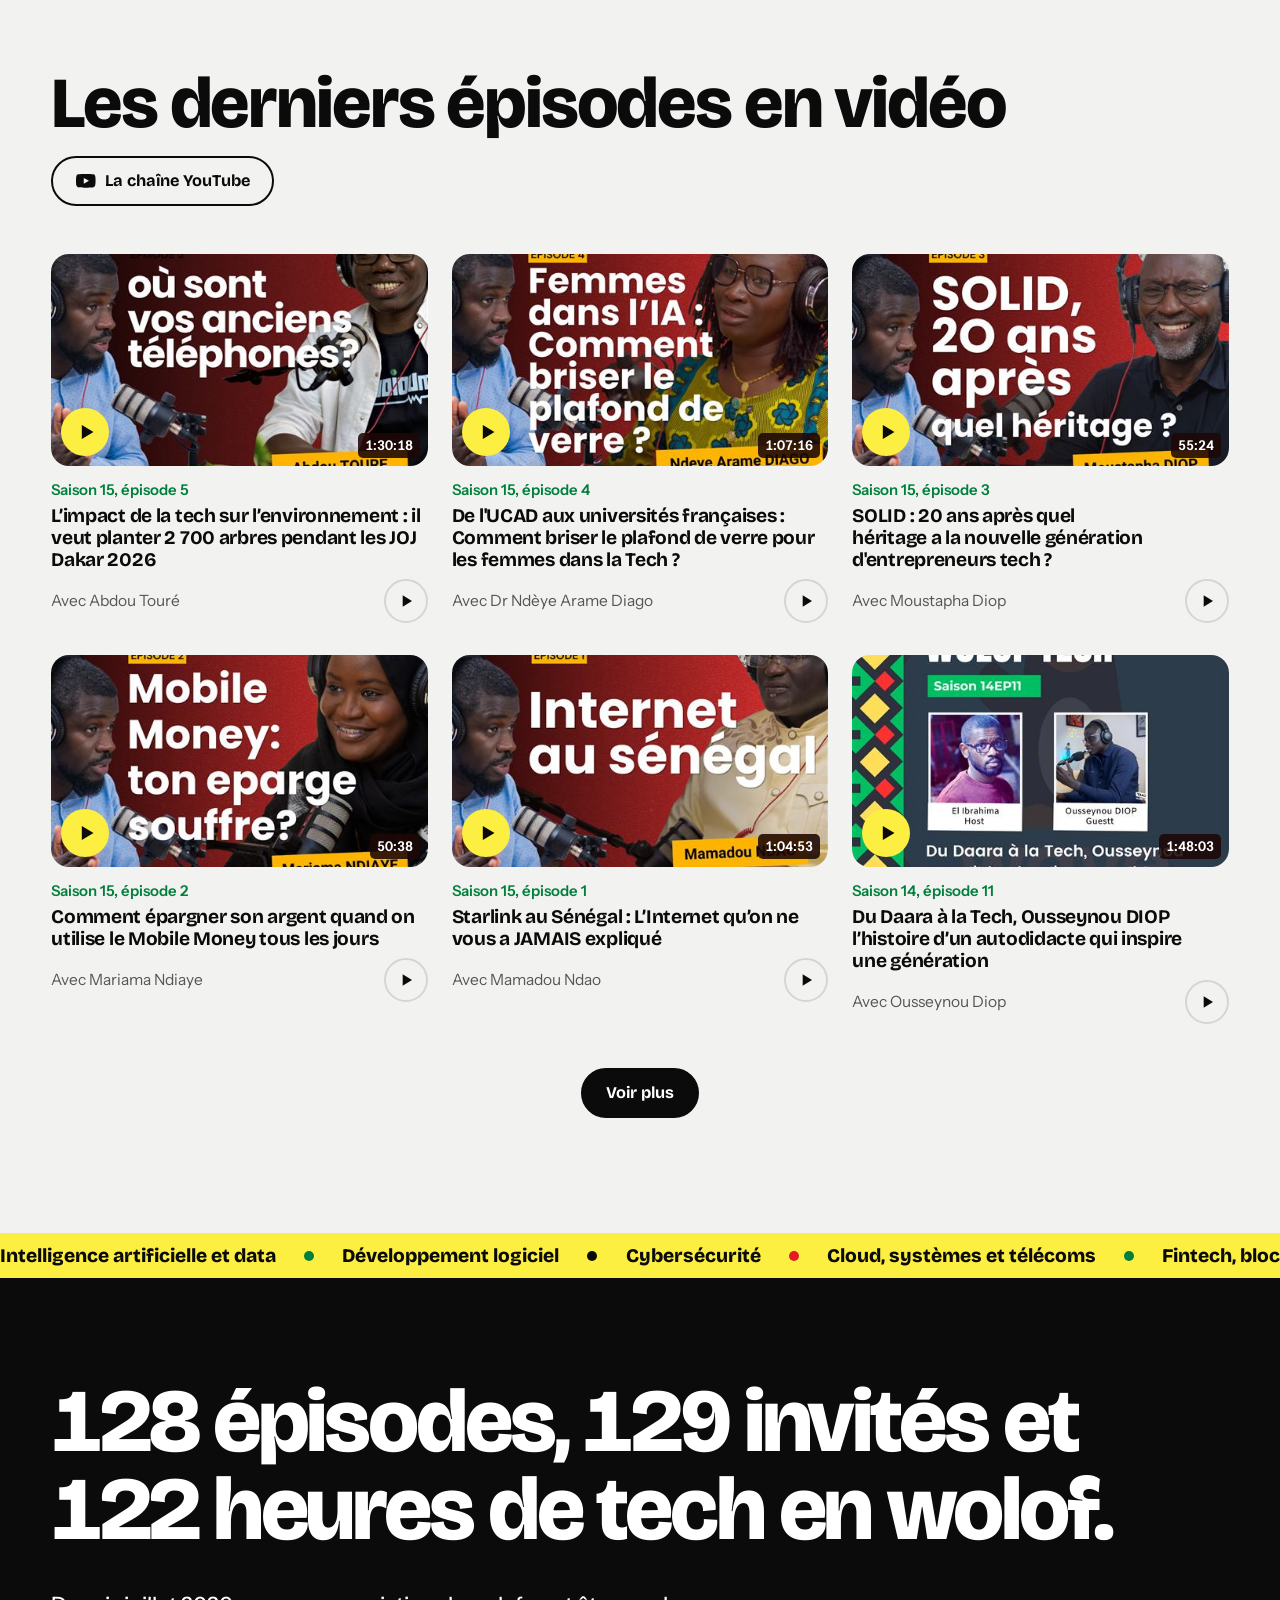
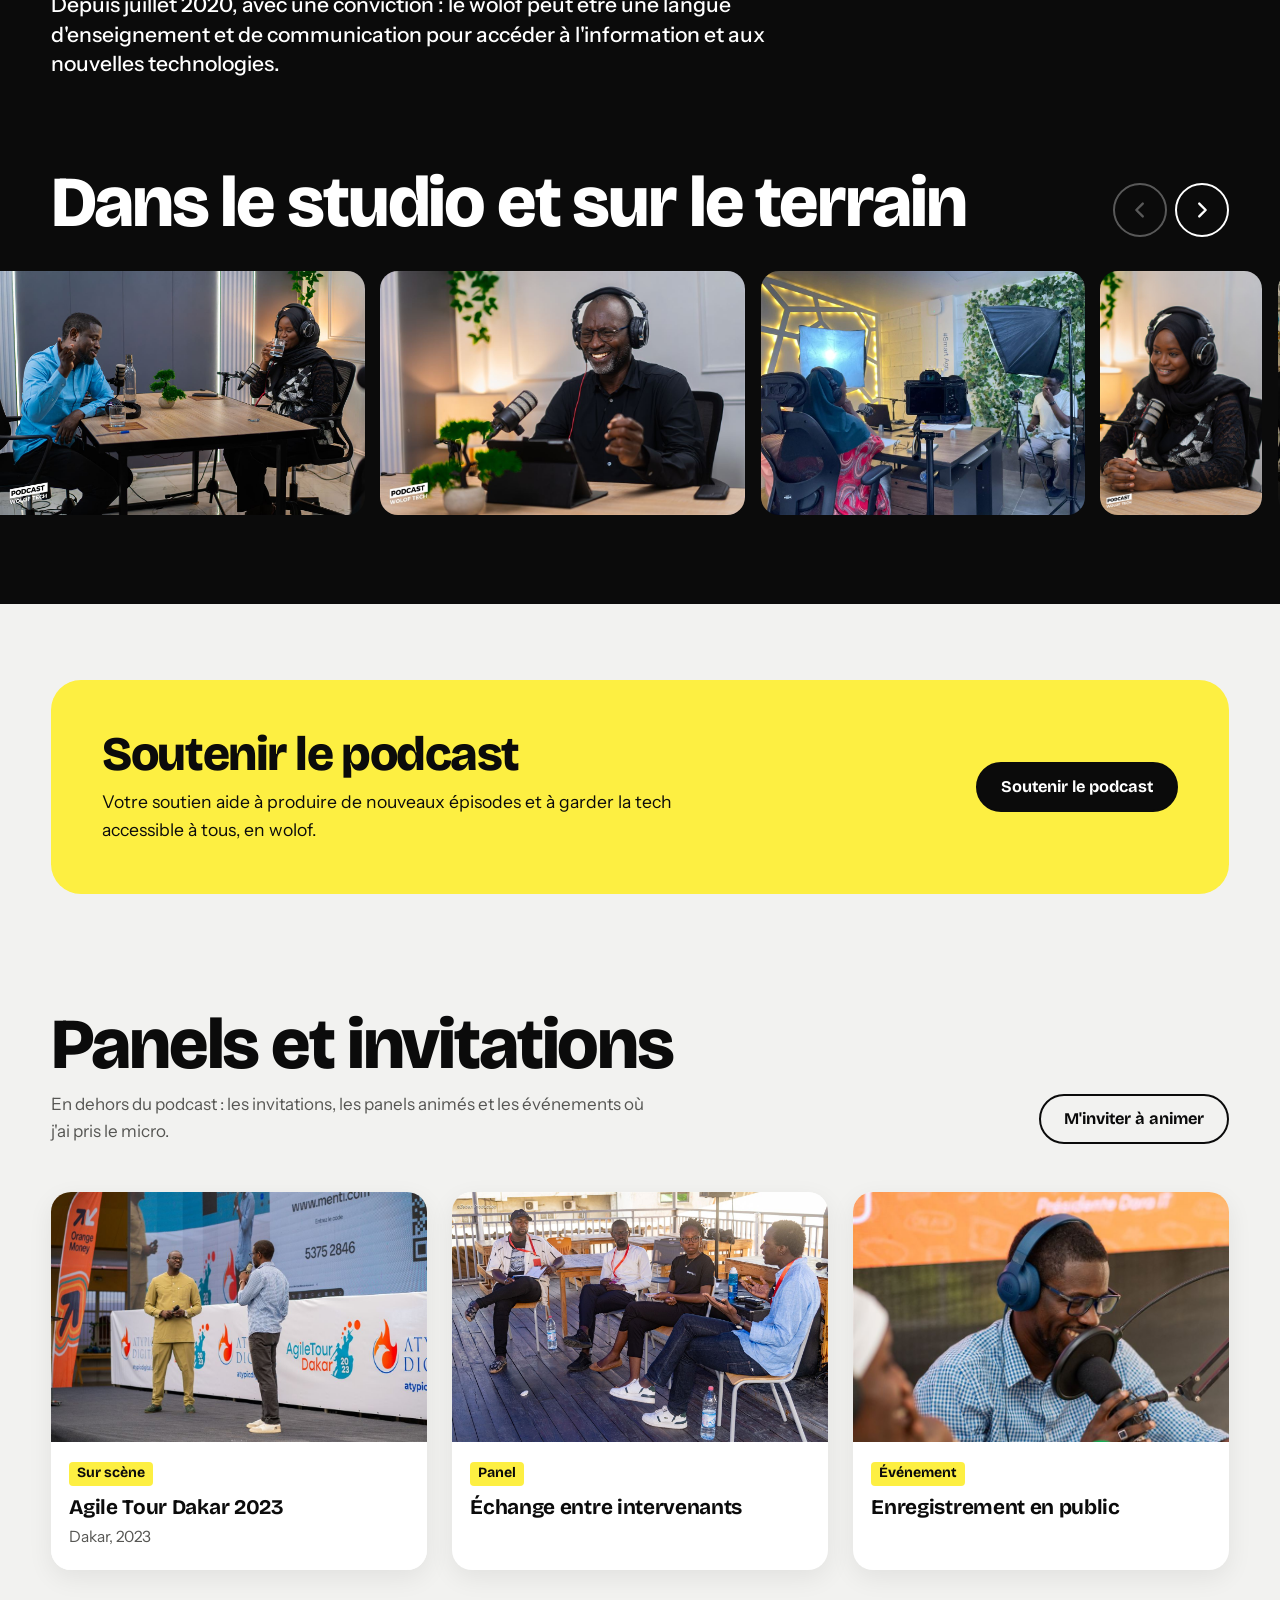
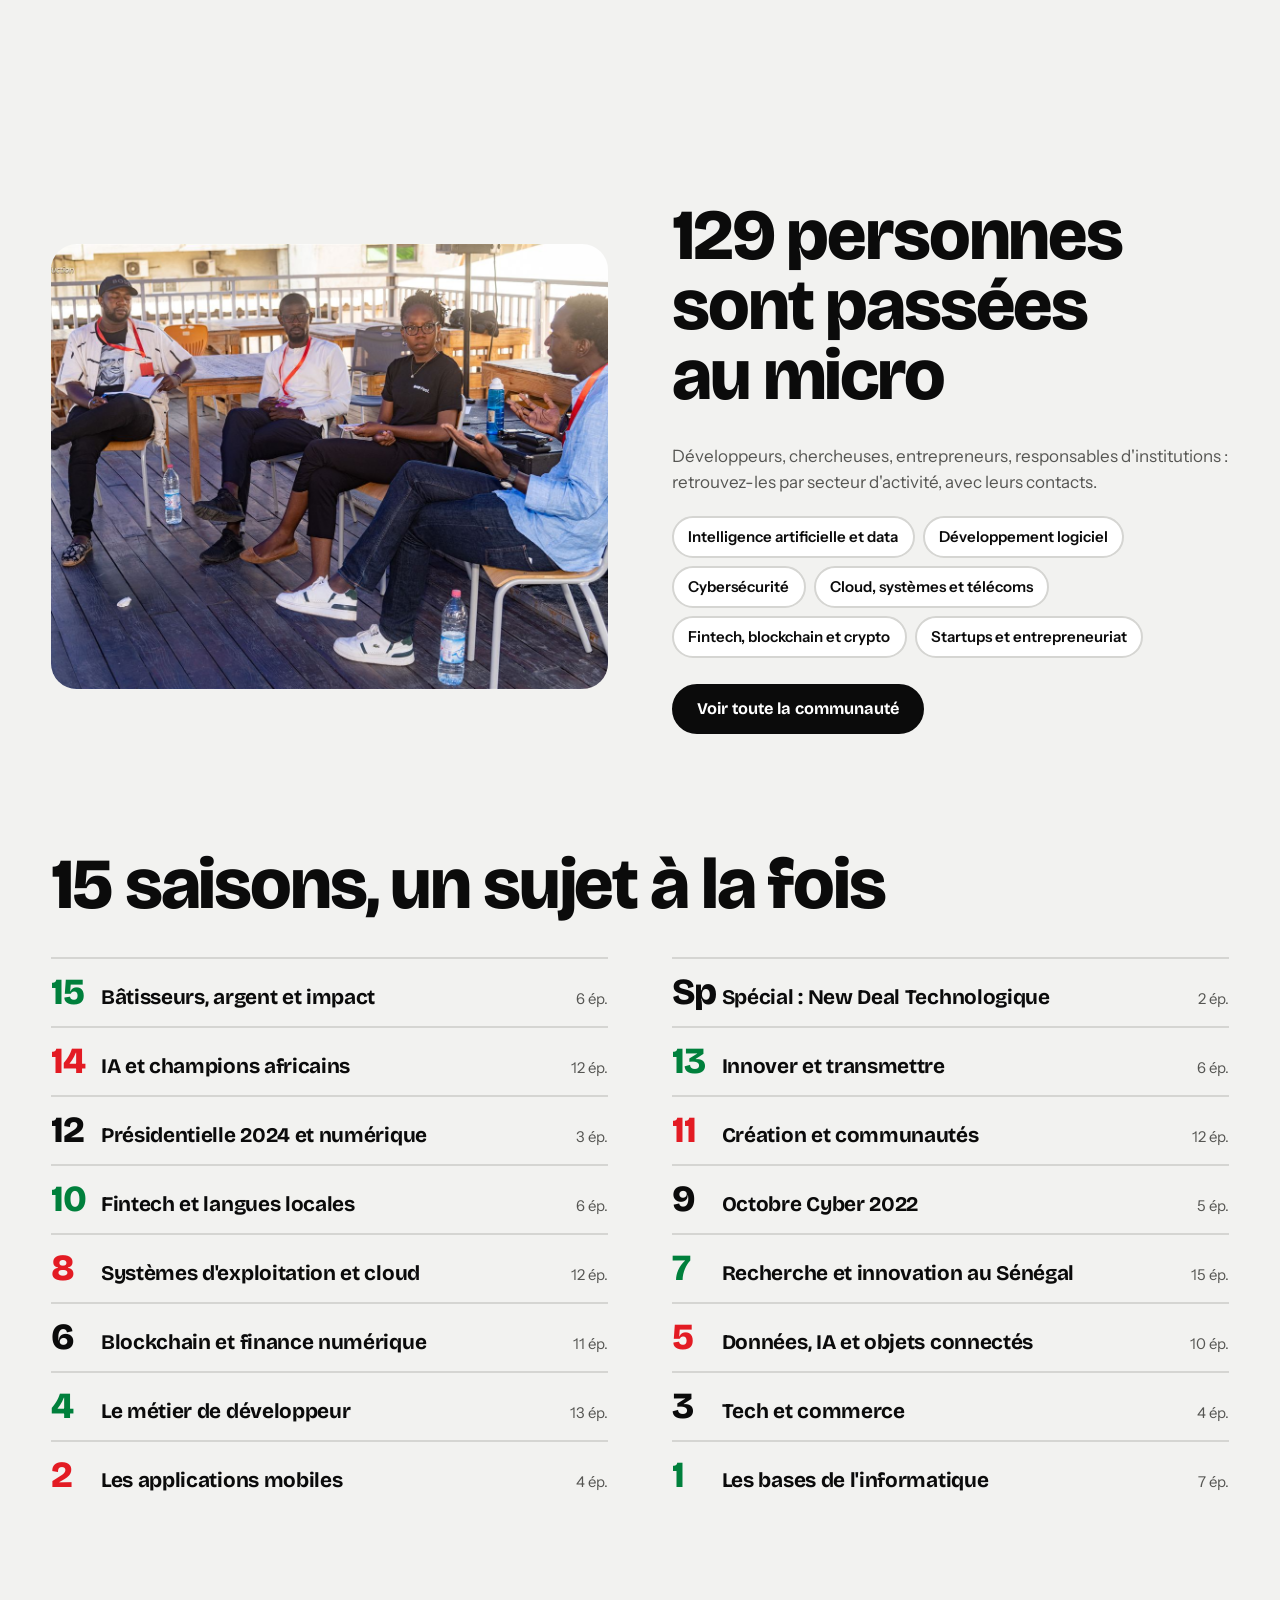
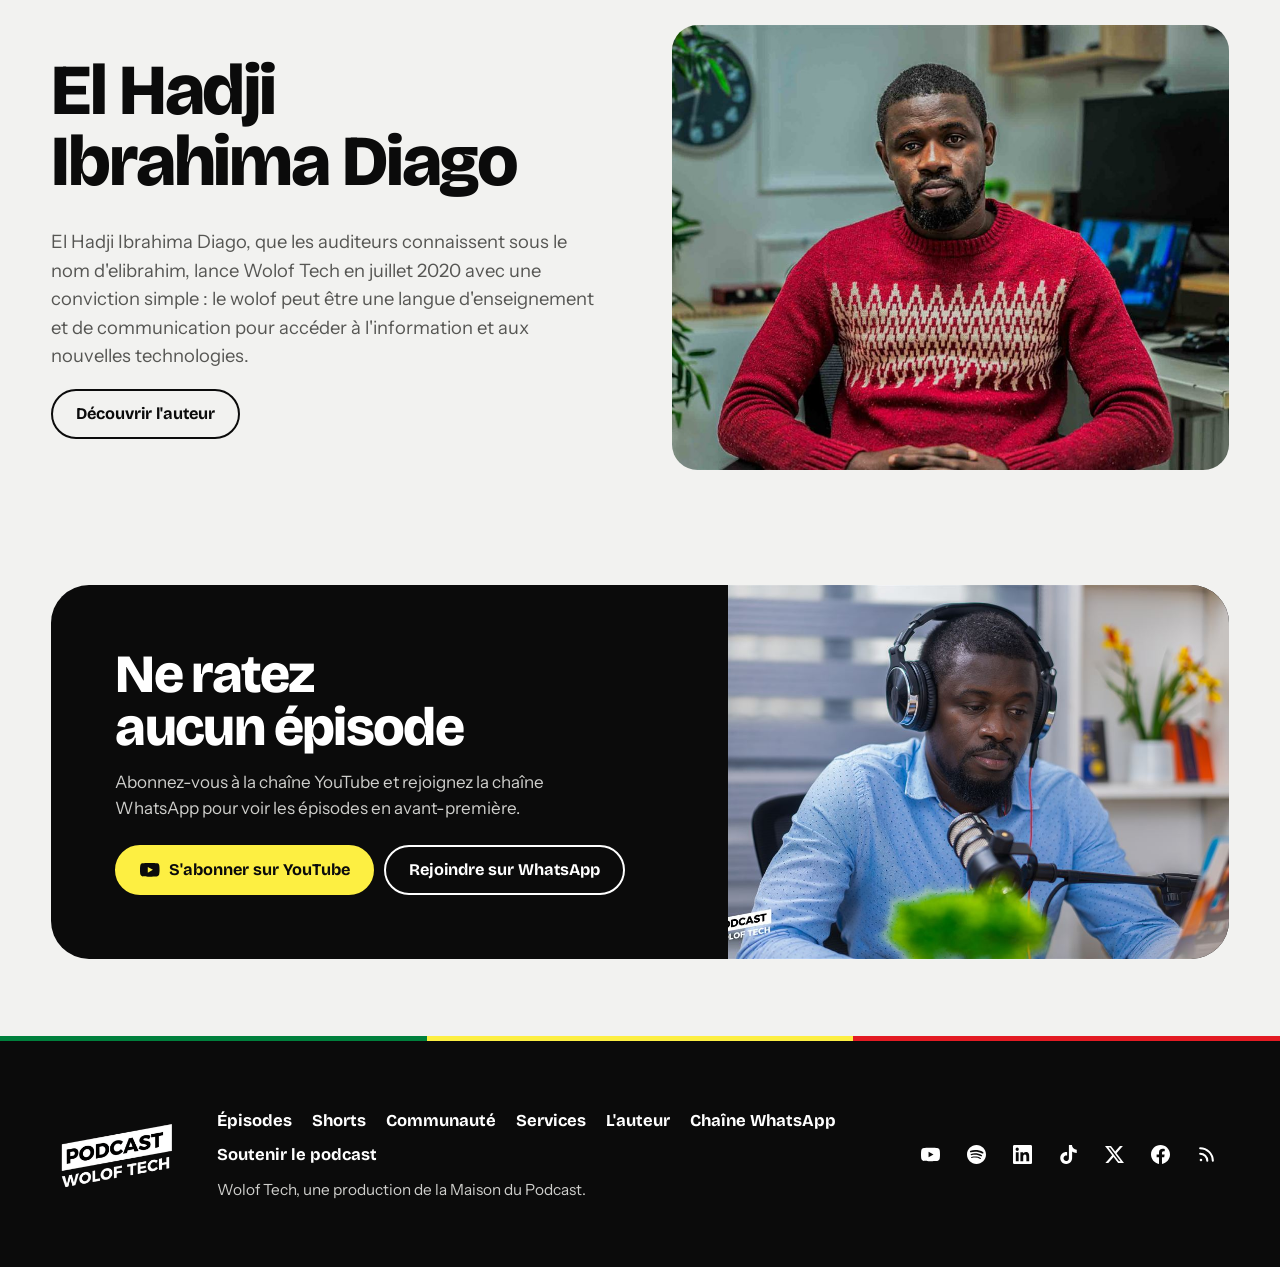
==== commit ce2e1501: "Backend local, Banga, page Services et nouvelles sections - Backend Node sans dependance : episodes " ====
--- a/index.html
+++ b/index.html
@@ -21,6 +21,7 @@
 <script src="data/saisons.js"></script>
 <script src="data/invites.js"></script>
 <script src="data/site.js"></script>
+<script src="data/contenu.js"></script>
 <script src="assets/app.js"></script>
 </body>
 </html>
--- a/assets/style.css
+++ b/assets/style.css
@@ -469,10 +469,10 @@
 
 /* Numéros et initiales en alternance vert, jaune, rouge */
 .index li:nth-child(3n + 1) b { color: var(--green); }
-.index li:nth-child(3n + 2) b { color: var(--ink); background: linear-gradient(transparent 58%, var(--saffron) 58%); }
+.index li:nth-child(3n + 2) b { color: var(--ink); }
 .index li:nth-child(3n) b { color: var(--red); }
 .season:nth-of-type(3n + 1) .num { color: var(--green); }
-.season:nth-of-type(3n + 2) .num { color: var(--ink); background: linear-gradient(transparent 58%, var(--saffron) 58%); }
+.season:nth-of-type(3n + 2) .num { color: var(--ink); }
 .season:nth-of-type(3n) .num { color: var(--red); }
 .avatar { color: var(--white); background: var(--green); }
 .person:nth-child(3n + 2) .avatar { background: var(--saffron); color: var(--ink); }
@@ -500,4 +500,308 @@
 /* Grand bloc noir du diaporama */
 .arrow:hover:not(:disabled) { background: var(--saffron); border-color: var(--saffron); color: var(--ink); }
 .track img { background: #222; }
-.facts .count { color: var(--white); }+.facts .count { color: var(--white); }
+/* ---------- Backend : nouvelles sections ---------- */
+.more-row { display: flex; justify-content: center; margin-top: clamp(26px, 4vw, 44px); }
+
+/* Diaporama : photos plus petites, collées au bord gauche */
+.track { padding-inline: 0 var(--gutter); scroll-padding-inline: 0; }
+.track img { height: clamp(170px, 19vw, 260px); border-radius: 0 clamp(10px, 1.4vw, 18px) clamp(10px, 1.4vw, 18px) 0; }
+.track img + img { border-radius: clamp(10px, 1.4vw, 18px); }
+
+/* Avatars de la communauté */
+.person { grid-template-columns: 76px minmax(0, 1fr); gap: 3px 16px; }
+.avatar, .person:nth-child(3n + 2) .avatar, .person:nth-child(3n) .avatar { width: 76px; height: 76px; object-fit: cover; background: var(--wine-2); border: 3px solid var(--white); box-shadow: 0 0 0 2px var(--ink); }
+
+/* Fil de shorts */
+.shorts { position: relative; }
+.shorts-feed { height: 100%; overflow-y: auto; scroll-snap-type: y mandatory; scrollbar-width: none; background: #000; }
+.shorts-feed::-webkit-scrollbar { display: none; }
+.short { position: relative; height: 100%; overflow: hidden; scroll-snap-align: start; scroll-snap-stop: always; background: #000; }
+.short > img { position: absolute; inset: 0; width: 100%; height: 100%; object-fit: cover; }
+.short-frame { position: absolute; inset: 0; }
+.short-frame iframe { width: 100%; height: 100%; border: 0; }
+.short-tap { position: absolute; inset: 0; z-index: 2; display: grid; place-items: center; width: 100%; padding: 0; border: 0; background: none; touch-action: pan-y; }
+.short-tap .play-big { position: static; pointer-events: none; }
+.short.playing:not(.paused) .short-tap .play-big { opacity: 0; }
+.short-info { position: absolute; left: 14px; right: 14px; bottom: 14px; z-index: 3; color: var(--white); pointer-events: none; }
+.short-info p { margin: 8px 0 0; font: 700 1rem/1.25 var(--head); text-shadow: 0 1px 6px rgba(0, 0, 0, 0.9); }
+.short-info .badge { position: static; display: inline-block; padding: 0.2em 0.6em; border-radius: 4px; background: var(--saffron); color: var(--ink); font: 800 0.8rem/1.3 var(--head); }
+.short-sound { position: absolute; top: 12px; right: 12px; z-index: 3; min-height: 38px; padding: 0.3em 0.9em; border: 0; border-radius: 999px; background: rgba(0, 0, 0, 0.72); color: var(--white); font: 600 0.86rem/1.2 var(--text); }
+.short-sound[hidden] { display: none; }
+.short-arrows { position: absolute; top: 50%; right: -60px; display: grid; gap: 8px; transform: translateY(-50%); }
+.short-hint { position: absolute; left: 50%; top: 14px; z-index: 3; display: flex; align-items: center; gap: 6px; margin: 0; padding: 0.25em 0.8em 0.25em 0.5em; border-radius: 999px; background: rgba(0, 0, 0, 0.72); color: var(--white); font: 600 0.8rem/1.3 var(--text); white-space: nowrap; transform: translateX(-50%); pointer-events: none; }
+.short-hint svg { width: 16px; height: 16px; }
+.shorts.inline { height: min(78vh, 680px); aspect-ratio: 9 / 16; max-width: 100%; justify-self: center; box-shadow: 14px 14px 0 var(--green); border-radius: clamp(14px, 2vw, 24px); }
+.shorts.inline .shorts-feed { border-radius: inherit; }
+.btn-hero { background: var(--saffron); border-color: var(--saffron); color: var(--ink); }
+.btn-hero:hover { background: var(--white); border-color: var(--white); color: var(--ink); }
+.shorts.full { width: min(100%, calc((100dvh - 86px) * 9 / 16)); height: calc(100dvh - 86px); margin-inline: auto; }
+body[data-page='shorts'] { background: var(--ink); }
+body[data-page='shorts'] #foot { display: none; }
+body[data-page='shorts'] .short-arrows .arrow { color: var(--white); border-color: var(--white); }
+
+/* Panels */
+.panels-lead { max-width: 36em; margin: 12px 0 0; }
+.panels { display: grid; grid-template-columns: repeat(auto-fill, minmax(min(100%, 320px), 1fr)); gap: clamp(16px, 2vw, 26px); }
+.panel-card { display: block; overflow: hidden; border-radius: clamp(12px, 1.6vw, 20px); background: var(--white); color: inherit; text-decoration: none; box-shadow: 0 8px 26px rgba(0, 0, 0, 0.07); transition: transform .18s; }
+a.panel-card:hover { transform: translateY(-3px); }
+.panel-card img { width: 100%; aspect-ratio: 3 / 2; object-fit: cover; }
+.panel-txt { padding: 16px 18px 20px; }
+.panel-txt h3 { margin-top: 10px; font-size: 1.3rem; }
+.panel-txt p { margin: 6px 0 0; font-size: 0.97rem; }
+
+/* Services */
+.services { display: grid; gap: clamp(36px, 6vw, 80px); }
+.service { display: grid; grid-template-columns: minmax(0, 0.9fr) minmax(0, 1.1fr); align-items: start; gap: clamp(22px, 5vw, 70px); scroll-margin-top: 110px; }
+.service:nth-child(even) > img { order: 2; }
+.service > img { width: 100%; aspect-ratio: 4 / 3; object-fit: cover; border-radius: clamp(14px, 2vw, 26px); }
+.service h2 { font-size: clamp(1.6rem, 3vw, 2.5rem); }
+.service-facts { display: grid; gap: 14px; margin: 18px 0 0; }
+.service-facts dt { font: 700 1rem/1.3 var(--head); }
+.service-facts dd { margin: 3px 0 0; color: var(--soft); }
+.service h3 { margin-top: 20px; font-size: 1.15rem; }
+.service-list { display: grid; gap: 8px; margin: 10px 0 0; padding: 0 0 0 1.2em; }
+.service-list li::marker { color: var(--green); }
+.services-hero h1 { font-size: clamp(2.2rem, 5.4vw, 4.4rem); max-width: 14em; }
+.services-hero .lead { max-width: 42em; }
+.approach { padding-block: clamp(44px, 7vw, 90px); }
+.approach h2 { max-width: 20em; font-size: clamp(1.8rem, 3.8vw, 3rem); }
+.approach .kicker { display: block; margin-bottom: 8px; color: var(--saffron); font-weight: 600; }
+.approach-grid { display: grid; grid-template-columns: repeat(3, minmax(0, 1fr)); gap: clamp(20px, 3vw, 40px); margin-top: clamp(24px, 4vw, 44px); }
+.approach-card { padding-top: 16px; border-top: 5px solid var(--green); }
+.approach-card:nth-child(2) { border-color: var(--saffron); }
+.approach-card:nth-child(3) { border-color: var(--red); }
+.approach-card h3 { font-size: 1.3rem; }
+.approach-card p { margin: 8px 0 0; color: var(--soft); }
+.contact-box h2 { font-size: clamp(1.6rem, 3.2vw, 2.6rem); }
+.contact-box .btn-row { margin-bottom: 22px; }
+.contact-box a.btn-main { color: var(--ink); }
+
+/* Banga, l'agent virtuel : toujours en bas à droite, au-dessus du lecteur audio */
+.banga { --from-bottom: 18px; position: fixed; right: clamp(12px, 2vw, 24px); bottom: var(--from-bottom); z-index: 45; }
+body.has-player .banga { --from-bottom: calc(var(--bar) + 16px); }
+.banga-open { display: flex; align-items: center; gap: 8px; min-height: 58px; padding: 6px 18px 6px 8px; border: 0; border-radius: 999px; background: var(--ink); color: var(--white); font: 700 1.05rem/1 var(--head); cursor: pointer; box-shadow: 0 10px 28px rgba(0, 0, 0, 0.32); transition: transform .18s; }
+.banga-open[hidden] { display: none; }
+.banga-open:hover { transform: translateY(-2px); }
+.banga svg { display: block; }
+.banga-open > svg { width: 44px; height: 44px; padding: 5px; border-radius: 50%; background: var(--white); color: var(--ink); }
+.banga-panel { display: grid; grid-template-rows: auto minmax(0, 1fr) auto; width: min(380px, calc(100vw - 24px)); height: min(540px, calc(100dvh - var(--from-bottom) - 16px)); overflow: hidden; border-radius: 20px; background: var(--white); color: var(--ink); box-shadow: 0 18px 54px rgba(0, 0, 0, 0.36); }
+.banga-panel[hidden] { display: none; }
+.banga-top { display: flex; align-items: center; gap: 10px; padding: 10px 10px 10px 14px; background: var(--ink); color: var(--white); box-shadow: 0 3px 0 var(--saffron); }
+.banga-top > svg { flex: none; width: 40px; height: 40px; padding: 4px; border-radius: 50%; background: var(--white); color: var(--ink); }
+.banga-top div { flex: 1; min-width: 0; }
+.banga-top b { display: block; font: 700 1.08rem/1.15 var(--head); }
+.banga-top small { display: block; color: #cfcfcc; font-size: 0.82rem; }
+.banga-close { flex: none; display: grid; place-items: center; width: 44px; height: 44px; padding: 0; border: 0; border-radius: 50%; background: none; color: inherit; cursor: pointer; }
+.banga-close:hover { background: #333; }
+.banga-close svg { width: 20px; height: 20px; }
+.banga :focus-visible { outline: 3px solid var(--green); outline-offset: 2px; }
+.banga-top :focus-visible { outline-color: var(--saffron); }
+.banga-log { position: relative; display: flex; flex-direction: column; align-items: stretch; gap: 10px; padding: 14px 12px; overflow-y: auto; overscroll-behavior: contain; }
+.banga-msg { max-width: 88%; padding: 9px 13px; border-radius: 15px; font-size: 0.96rem; line-height: 1.38; overflow-wrap: anywhere; }
+.banga-msg.bot { align-self: flex-start; border-bottom-left-radius: 4px; background: var(--wine); }
+.banga-msg.me { align-self: flex-end; border-bottom-right-radius: 4px; background: var(--ink); color: var(--white); }
+.banga-chips, .banga-acts { display: flex; flex-wrap: wrap; align-items: center; gap: 6px; }
+.banga-chips .chip { min-height: 38px; font-size: 0.88rem; }
+.banga-acts .btn { min-height: 40px; padding-inline: 1em; font-size: 0.9rem; }
+.banga-hit { display: grid; grid-template-columns: 92px minmax(0, 1fr); gap: 10px; padding: 9px; border: 2px solid var(--wine-3); border-radius: 14px; }
+.banga-hit .thumb { align-self: start; width: 100%; }
+.banga-hit .thumb .dur { display: none; }
+.banga-hit .thumb .go { width: 32px; height: 32px; }
+.banga-hit .thumb .go svg { width: 14px; height: 14px; }
+.banga-hit .where { display: block; color: var(--green); font-size: 0.8rem; font-weight: 600; }
+.banga-hit h3 { margin-top: 1px; font-size: 0.96rem; line-height: 1.2; overflow-wrap: anywhere; }
+.banga-hit h3 a { text-decoration: none; }
+.banga-hit h3 a:hover { text-decoration: underline; }
+.banga-hit p { display: -webkit-box; margin: 4px 0 8px; overflow: hidden; color: var(--soft); font-size: 0.84rem; line-height: 1.32; -webkit-box-orient: vertical; -webkit-line-clamp: 3; }
+.banga-form { display: flex; align-items: center; gap: 6px; padding: 10px; border-top: 1px solid var(--wine-3); }
+.banga-form input { flex: 1; min-width: 0; height: 46px; padding: 0 14px; border: 2px solid var(--wine-3); border-radius: 999px; background: #fff; color: var(--ink); font: 400 1rem/1.2 var(--text); }
+.banga-form input:focus { border-color: var(--ink); outline: none; }
+.banga-mic, .banga-send { flex: none; display: grid; place-items: center; width: 46px; height: 46px; padding: 0; border: 2px solid var(--ink); border-radius: 50%; background: none; color: var(--ink); cursor: pointer; }
+.banga-mic[hidden] { display: none; }
+.banga-mic svg, .banga-send svg { width: 21px; height: 21px; }
+.banga-send { background: var(--ink); color: var(--white); }
+.banga-mic:hover { background: var(--ink); color: var(--white); }
+.banga-send:hover { border-color: var(--green); background: var(--green); }
+.banga-mic[aria-pressed='true'] { border-color: var(--red); background: var(--red); color: var(--white); }
+@media (prefers-reduced-motion: no-preference) {
+  .banga-panel:not([hidden]) { animation: banga-up .22s cubic-bezier(.2, .7, .2, 1) both; transform-origin: bottom right; }
+  .banga-msg { animation: enter .3s cubic-bezier(.2, .7, .2, 1) both; }
+  .banga-eye { animation: banga-blink 5s infinite; transform-box: fill-box; transform-origin: center; }
+  .banga-mic[aria-pressed='true'] { animation: banga-pulse 1.2s ease-in-out infinite; }
+  @keyframes banga-up { from { opacity: 0; transform: translateY(12px) scale(.96); } }
+  @keyframes banga-blink { 0%, 95%, 100% { transform: scaleY(1); } 97.5% { transform: scaleY(.1); } }
+  @keyframes banga-pulse { 50% { box-shadow: 0 0 0 8px rgba(227, 27, 35, 0.2); } }
+}
+
+/* Soutenir le podcast */
+.support { padding-top: clamp(40px, 6vw, 76px); }
+.support-box { display: flex; flex-wrap: wrap; align-items: center; justify-content: space-between; gap: 18px clamp(24px, 4vw, 60px); padding: clamp(26px, 4vw, 52px); border-radius: clamp(16px, 2.4vw, 30px); background: var(--saffron); color: var(--ink); }
+.support-box h2 { font-size: clamp(1.8rem, 3.8vw, 3rem); }
+.support-box p { max-width: 36em; margin: 10px 0 0; font-size: 1.1rem; }
+.service-num { display: block; margin-bottom: 8px; font: 800 1.2rem/1 var(--head); color: var(--green); }
+.service:nth-child(2) .service-num { color: var(--ink); }
+.service:nth-child(3) .service-num { color: var(--red); }
+#contact { scroll-margin-top: 110px; }
+.contact-box a { color: var(--saffron); }
+.contact-list { display: grid; gap: 10px; margin: 0; padding: 0; list-style: none; }
+.contact-list a { display: block; padding: 12px 16px; border: 2px solid #3a3a38; border-radius: 12px; color: var(--white); font: 700 clamp(1.05rem, 2vw, 1.3rem)/1.25 var(--head); overflow-wrap: anywhere; text-decoration: none; }
+.contact-list a:hover { border-color: var(--saffron); }
+.contact-list small { display: block; color: var(--saffron); font: 600 0.82rem/1.4 var(--text); }
+
+/* Commentaires */
+.comments { padding-bottom: clamp(50px, 7vw, 90px); }
+.comments h2 { font-size: clamp(1.7rem, 3.6vw, 2.8rem); margin-bottom: 22px; }
+.comments h2 span { color: var(--green); }
+.comment-grid { display: grid; grid-template-columns: minmax(0, 1.2fr) minmax(0, 0.8fr); align-items: start; gap: clamp(24px, 4vw, 56px); }
+.comment-list { display: grid; gap: 0; margin: 0; padding: 0; list-style: none; }
+.comment-list li { padding-block: 16px; border-top: 2px solid var(--wine-3); }
+.comment-list time { margin-left: 10px; color: var(--soft); font-size: 0.9rem; }
+.comment-list p { margin: 6px 0 0; white-space: pre-line; overflow-wrap: anywhere; }
+.comment-form { display: grid; gap: 8px; padding: clamp(18px, 2.4vw, 28px); border-radius: 18px; background: var(--white); box-shadow: 0 8px 26px rgba(0, 0, 0, 0.07); }
+.comment-form label { font-weight: 600; }
+.comment-form input, .comment-form textarea { width: 100%; padding: 11px 13px; border: 2px solid var(--wine-3); border-radius: 10px; background: #fff; color: var(--ink); font: inherit; }
+.comment-form input:focus, .comment-form textarea:focus { border-color: var(--ink); outline: none; }
+.comment-form .btn { justify-self: start; }
+.c-note { margin: 2px 0 6px; font-size: 0.92rem; }
+.c-status { margin: 0; font-weight: 600; min-height: 1.5em; }
+.c-trap { position: absolute; left: -9999px; width: 1px; height: 1px; overflow: hidden; }
+
+@media (max-width: 1000px) {
+  .short-arrows { display: none; }
+}
+@media (max-width: 780px) {
+  .service, .comment-grid, .approach-grid { grid-template-columns: minmax(0, 1fr); }
+  .service:nth-child(even) > img { order: 0; }
+  .shorts.inline { height: min(72vh, 640px); }
+  .shorts.full { width: 100%; }
+}.shorts:has(iframe) .short-hint { display: none; }
+
+/* Cinq liens dans l'en-tête : sur petit écran, le menu défile au doigt */
+@media (max-width: 760px) {
+  .site-head .wrap { gap: 10px; }
+  .site-head .brand { flex: none; }
+  .nav { flex: 1; min-width: 0; justify-content: flex-start; overflow-x: auto; scrollbar-width: none; }
+  .nav::-webkit-scrollbar { display: none; }
+  .nav a { flex: none; white-space: nowrap; }
+}
+
+/* ---------- Animations et effets ---------- */
+@view-transition { navigation: auto; }
+@media (prefers-reduced-motion: no-preference) {
+  html { scroll-behavior: smooth; }
+
+  /* Apparition au défilement */
+  @keyframes rise { from { opacity: 0; transform: translateY(26px); } to { opacity: 1; transform: none; } }
+  .reveal { opacity: 0; }
+  .reveal.in { animation: rise .7s cubic-bezier(.2, .7, .2, 1) var(--d, 0ms) both; }
+
+  /* En-tête : le drapeau se déploie, le logo réagit */
+  @keyframes unroll { from { transform: scaleX(0); } to { transform: scaleX(1); } }
+  .site-head::after { transform-origin: left; animation: unroll .9s cubic-bezier(.2, .7, .2, 1) both; }
+  .site-head { transition: box-shadow .25s; }
+  .site-head.scrolled { box-shadow: 0 10px 28px rgba(0, 0, 0, 0.28); }
+  .brand { transition: transform .25s cubic-bezier(.3, 1.6, .5, 1); }
+  .brand:hover { transform: rotate(-4deg) scale(1.06); }
+  .nav a { transition: background-color .18s, color .18s, transform .18s; }
+  .nav a:hover { transform: translateY(-1px); }
+
+  /* Arrivée sur l'accueil */
+  @keyframes enter { from { opacity: 0; translate: 0 30px; } to { opacity: 1; translate: 0 0; } }
+  @keyframes draw { from { background-size: 0 0.1em; } to { background-size: 100% 0.1em; } }
+  @keyframes plate { from { opacity: 0; transform: rotate(4deg) scale(.94); } to { opacity: 1; transform: rotate(-3.5deg); } }
+  @keyframes bob { 50% { translate: 0 -9px; } }
+  .hero h1 { animation: enter .8s cubic-bezier(.2, .7, .2, 1) both; }
+  .hero h1 em { animation: draw .9s .55s cubic-bezier(.2, .7, .2, 1) both; }
+  .hero .lead { animation: enter .8s .12s cubic-bezier(.2, .7, .2, 1) both; }
+  .hero .btn-row { animation: enter .8s .24s cubic-bezier(.2, .7, .2, 1) both; }
+  .stage > img { animation: enter .9s .1s cubic-bezier(.2, .7, .2, 1) both; }
+  .stage::before { animation: plate 1.1s .1s cubic-bezier(.2, .7, .2, 1) both; }
+  .stage .topics, .pill, .guest-card { transform: translate(calc(var(--mx, 0) * var(--pull, 18px)), calc(var(--my, 0) * var(--pull, 18px))); transition: transform .25s ease-out; }
+  .stage .topics { --pull: -22px; animation: enter .8s .5s cubic-bezier(.2, .7, .2, 1) both; }
+  .pill { --pull: 26px; animation: enter .8s .65s cubic-bezier(.2, .7, .2, 1) both, bob 5s 1.5s ease-in-out infinite; }
+  .guest-card { --pull: 16px; animation: enter .8s .8s cubic-bezier(.2, .7, .2, 1) both, bob 6s 1.7s ease-in-out infinite; }
+  .stage .topics span { transition: transform .2s; }
+  .stage .topics span:hover { transform: scale(1.08); }
+
+  /* Haut des autres pages */
+  @keyframes drift { from { transform: scale(1); } to { transform: scale(1.08); } }
+  .page-hero h1 { animation: enter .8s cubic-bezier(.2, .7, .2, 1) both; }
+  .page-hero .lead, .page-hero .btn-row { animation: enter .8s .14s cubic-bezier(.2, .7, .2, 1) both; }
+  .page-hero { overflow: hidden; }
+  .page-hero.with-photo > img { animation: drift 16s ease-in-out infinite alternate; }
+
+  /* Boutons de lecture : une onde invite à cliquer */
+  @keyframes ring { from { box-shadow: 0 0 0 0 rgba(227, 27, 35, 0.55); } to { box-shadow: 0 0 0 18px rgba(227, 27, 35, 0); } }
+  .pill .play-big, .short:not(.playing) .play-big, .video .play-big { animation: ring 1.9s ease-out infinite; }
+  .play-big { transition: background-color .15s, color .15s, transform .18s cubic-bezier(.3, 1.6, .5, 1); }
+  .play-big:hover, .video button:hover .play-big, .short-tap:hover .play-big { transform: scale(1.1); }
+
+  /* Indication des shorts */
+  @keyframes nudge { 50% { translate: -50% -5px; } }
+  .short-hint { transform: none; translate: -50% 0; animation: nudge 1.6s ease-in-out infinite; }
+
+  /* Boutons et petites commandes */
+  .btn { transition: background-color .18s, color .18s, border-color .18s, transform .18s, box-shadow .18s; }
+  .btn:active, .arrow:active, .chip:active, .mini:active { transform: scale(.95); }
+  .arrow, .chip, .mini, .social { transition: background-color .15s, color .15s, border-color .15s, opacity .15s, transform .18s; }
+
+  @media (hover: hover) {
+    .btn:hover { transform: translateY(-2px); box-shadow: 0 10px 22px rgba(0, 0, 0, 0.2); }
+    .btn:active { transform: scale(.97); }
+    .social:hover, .chip:hover, .ep-pill:hover { transform: translateY(-2px); }
+    .arrow:hover:not(:disabled) { transform: scale(1.08); }
+
+    .thumb { transition: transform .25s, box-shadow .25s; }
+    .vid-card:hover .thumb, .ep-row:hover .thumb { transform: translateY(-4px); box-shadow: 0 16px 30px rgba(0, 0, 0, 0.22); }
+    .thumb:hover .go { transform: scale(1.14) rotate(-6deg); }
+
+    .panel-txt { position: relative; background: var(--white); }
+    .panel-card { transition: transform .25s, box-shadow .25s; }
+    .panel-card:hover { transform: translateY(-5px); box-shadow: 0 20px 40px rgba(0, 0, 0, 0.16); }
+    .panel-card img { transition: transform .5s cubic-bezier(.2, .7, .2, 1); }
+    .panel-card:hover img { transform: scale(1.06); }
+
+    .avatar { transition: transform .25s cubic-bezier(.3, 1.6, .5, 1); }
+    .person:hover .avatar { transform: scale(1.1) rotate(-4deg); }
+
+    .service > img { transition: transform .35s cubic-bezier(.2, .7, .2, 1); }
+    .service:hover > img { transform: scale(1.02) rotate(-1deg); }
+    .contact-list a { transition: border-color .15s, transform .18s; }
+    .contact-list a:hover { transform: translateX(5px); }
+    .platforms a { transition: color .15s, transform .18s; }
+    .platforms a:hover { transform: translateY(-2px); }
+
+    /* Diaporama : la photo survolée ressort */
+    .track img { transition: filter .25s; }
+    .track:hover img { filter: brightness(.6); }
+    .track img:hover { filter: none; }
+  }
+}
+
+/* Bandeau défilant des sujets */
+.ticker { overflow: hidden; background: var(--saffron); color: var(--ink); }
+.ticker > div { display: flex; width: max-content; }
+.ticker span { display: flex; align-items: center; padding-block: 11px; font: 800 clamp(.95rem, 1.5vw, 1.2rem)/1.2 var(--head); white-space: nowrap; }
+.ticker span::after { content: ''; width: 10px; height: 10px; margin-inline: clamp(16px, 2.2vw, 30px); border-radius: 50%; background: var(--green); }
+.ticker span:nth-child(3n + 2)::after { background: var(--ink); }
+.ticker span:nth-child(3n)::after { background: var(--red); }
+[data-count] { display: inline-block; font-variant-numeric: tabular-nums; }
+@media (prefers-reduced-motion: no-preference) {
+  @keyframes slide { to { transform: translateX(-50%); } }
+  .ticker > div { animation: slide 48s linear infinite; }
+  .ticker:hover > div { animation-play-state: paused; }
+}
+@media (prefers-reduced-motion: reduce) {
+  *::before, *::after { animation: none !important; transition: none !important; }
+  .ticker { overflow-x: auto; }
+}
+
+/* Shorts liés aux épisodes */
+.short-ep { display: block; margin-top: 8px; color: var(--white); font: 600 0.9rem/1.3 var(--text); text-shadow: 0 1px 6px rgba(0, 0, 0, 0.9); pointer-events: auto; display: -webkit-box; -webkit-line-clamp: 2; -webkit-box-orient: vertical; overflow: hidden; }
+.short-ep:hover { color: var(--saffron); }
+.side-shorts .shorts.inline { height: min(70vh, 560px); margin: 14px 14px 26px 0; }
+.side-shorts .short-arrows { right: 8px; z-index: 4; color: var(--white); }
+.side-shorts .short-arrows .arrow { width: 42px; height: 42px; background: rgba(0, 0, 0, 0.55); }
+.side-shorts p a { color: var(--green); font-weight: 600; }
